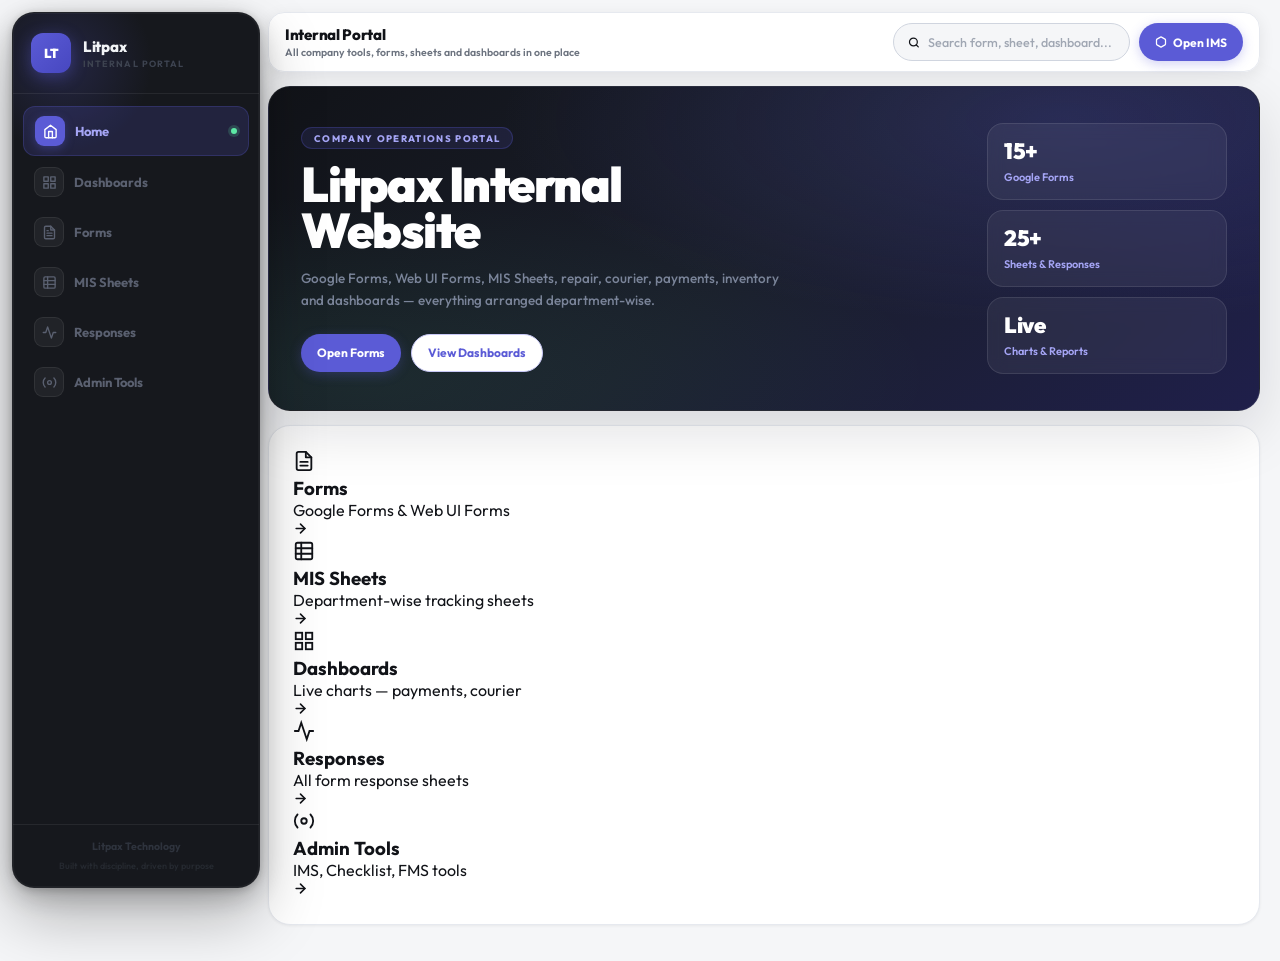
==== index.html @ cd61e105 "Update index.html" ====
<!DOCTYPE html>
<html lang="en">
<head>
  <meta charset="UTF-8" />
  <meta name="viewport" content="width=device-width, initial-scale=1.0" />
  <title>Litpax Internal Portal</title>

  <link rel="preconnect" href="https://fonts.googleapis.com">
  <link rel="preconnect" href="https://fonts.gstatic.com" crossorigin>
  <link href="https://fonts.googleapis.com/css2?family=Inter:wght@400;500;600;700;800&family=Plus+Jakarta+Sans:wght@400;500;600;700;800;900&display=swap" rel="stylesheet">

  <link rel="stylesheet" href="style.css" />
</head>
<body>

<div class="app">

  <aside class="sidebar" id="sidebar">
    <div class="brand">
      <div class="brand-logo">LT</div>
      <div>
        <h1>Litpax</h1>
        <p>Internal Portal</p>
      </div>
    </div>

    <nav class="nav">
      <button class="nav-link active" data-section="home">
        <span class="nav-icon">
          <svg width="15" height="15" viewBox="0 0 24 24" fill="none" stroke="currentColor" stroke-width="2.2" stroke-linecap="round" stroke-linejoin="round"><path d="M3 9l9-7 9 7v11a2 2 0 0 1-2 2H5a2 2 0 0 1-2-2z"/><polyline points="9 22 9 12 15 12 15 22"/></svg>
        </span>
        Home
      </button>
      <button class="nav-link" data-section="dashboard">
        <span class="nav-icon">
          <svg width="15" height="15" viewBox="0 0 24 24" fill="none" stroke="currentColor" stroke-width="2.2" stroke-linecap="round" stroke-linejoin="round"><rect x="3" y="3" width="7" height="7"/><rect x="14" y="3" width="7" height="7"/><rect x="14" y="14" width="7" height="7"/><rect x="3" y="14" width="7" height="7"/></svg>
        </span>
        Dashboards
      </button>
      <button class="nav-link" data-section="forms">
        <span class="nav-icon">
          <svg width="15" height="15" viewBox="0 0 24 24" fill="none" stroke="currentColor" stroke-width="2.2" stroke-linecap="round" stroke-linejoin="round"><path d="M14 2H6a2 2 0 0 0-2 2v16a2 2 0 0 0 2 2h12a2 2 0 0 0 2-2V8z"/><polyline points="14 2 14 8 20 8"/><line x1="16" y1="13" x2="8" y2="13"/><line x1="16" y1="17" x2="8" y2="17"/><polyline points="10 9 9 9 8 9"/></svg>
        </span>
        Forms
      </button>
      <button class="nav-link" data-section="sheets">
        <span class="nav-icon">
          <svg width="15" height="15" viewBox="0 0 24 24" fill="none" stroke="currentColor" stroke-width="2.2" stroke-linecap="round" stroke-linejoin="round"><rect x="3" y="3" width="18" height="18" rx="2"/><line x1="3" y1="9" x2="21" y2="9"/><line x1="3" y1="15" x2="21" y2="15"/><line x1="9" y1="3" x2="9" y2="21"/></svg>
        </span>
        MIS Sheets
      </button>
      <button class="nav-link" data-section="responses">
        <span class="nav-icon">
          <svg width="15" height="15" viewBox="0 0 24 24" fill="none" stroke="currentColor" stroke-width="2.2" stroke-linecap="round" stroke-linejoin="round"><polyline points="22 12 18 12 15 21 9 3 6 12 2 12"/></svg>
        </span>
        Responses
      </button>

      <button class="nav-link" data-section="admin">
        <span class="nav-icon">
          <svg width="15" height="15" viewBox="0 0 24 24" fill="none" stroke="currentColor" stroke-width="2.2" stroke-linecap="round" stroke-linejoin="round"><circle cx="12" cy="12" r="3"/><path d="M19.07 4.93a10 10 0 0 1 0 14.14M4.93 4.93a10 10 0 0 0 0 14.14"/></svg>
        </span>
        Admin Tools
      </button>
    </nav>

    <div class="sidebar-footer">
      <strong>Litpax Technology</strong>
      <span>Built with discipline, driven by purpose</span>
    </div>
  </aside>

  <div class="overlay" id="overlay"></div>

  <main class="main">

    <header class="topbar">
      <button class="menu-btn" id="menuBtn">
        <svg width="16" height="16" viewBox="0 0 24 24" fill="none" stroke="currentColor" stroke-width="2.2" stroke-linecap="round"><line x1="3" y1="6" x2="21" y2="6"/><line x1="3" y1="12" x2="21" y2="12"/><line x1="3" y1="18" x2="21" y2="18"/></svg>
      </button>

      <div class="top-title">
        <h2 id="pageTitle">Internal Portal</h2>
        <p>All company tools, forms, sheets and dashboards in one place</p>
      </div>

      <div class="top-actions">
        <div class="search-box">
          <svg width="13" height="13" viewBox="0 0 24 24" fill="none" stroke="currentColor" stroke-width="2.5" stroke-linecap="round"><circle cx="11" cy="11" r="8"/><line x1="21" y1="21" x2="16.65" y2="16.65"/></svg>
          <input type="text" id="portalSearch" placeholder="Search form, sheet, dashboard..." />
        </div>

        <a class="top-btn" href="https://mis-darpan.github.io/IMS/" target="_blank">
          <svg width="12" height="12" viewBox="0 0 24 24" fill="none" stroke="currentColor" stroke-width="2.5" stroke-linecap="round"><path d="M21 16V8a2 2 0 0 0-1-1.73l-7-4a2 2 0 0 0-2 0l-7 4A2 2 0 0 0 3 8v8a2 2 0 0 0 1 1.73l7 4a2 2 0 0 0 2 0l7-4A2 2 0 0 0 21 16z"/></svg>
          Open IMS
        </a>
      </div>
    </header>

    <!-- HOME -->
    <section class="hero section-panel active" id="section-home">
      <div class="hero-content">
        <span class="eyebrow">Company Operations Portal</span>
        <h1>Litpax Internal<br>Website</h1>
        <p>Google Forms, Web UI Forms, MIS Sheets, repair, courier, payments, inventory and dashboards — everything arranged department-wise.</p>
        <div class="hero-actions">
          <button class="primary-btn" data-section-jump="forms">Open Forms</button>
          <button class="secondary-btn" data-section-jump="dashboard">View Dashboards</button>
        </div>
      </div>
      <div class="hero-card">
        <div class="hero-stat">
          <h3>15+</h3>
          <p>Google Forms</p>
        </div>
        <div class="hero-stat">
          <h3>25+</h3>
          <p>Sheets & Responses</p>
        </div>
        <div class="hero-stat">
          <h3>Live</h3>
          <p>Charts & Reports</p>
        </div>
      </div>
    </section>

    <section class="home-modules section-panel active home-only">
      <article class="hm-card hm-blue" data-section-jump="forms">
        <div class="hm-bg-shape"></div>
        <div class="hm-icon"><svg width="22" height="22" viewBox="0 0 24 24" fill="none" stroke="currentColor" stroke-width="2" stroke-linecap="round" stroke-linejoin="round"><path d="M14 2H6a2 2 0 0 0-2 2v16a2 2 0 0 0 2 2h12a2 2 0 0 0 2-2V8z"/><polyline points="14 2 14 8 20 8"/><line x1="16" y1="13" x2="8" y2="13"/><line x1="16" y1="17" x2="8" y2="17"/></svg></div>
        <div class="hm-body"><h3>Forms</h3><p>Google Forms &amp; Web UI Forms</p></div>
        <div class="hm-arrow"><svg width="15" height="15" viewBox="0 0 24 24" fill="none" stroke="currentColor" stroke-width="2.5" stroke-linecap="round"><line x1="5" y1="12" x2="19" y2="12"/><polyline points="12 5 19 12 12 19"/></svg></div>
      </article>
      <article class="hm-card hm-green" data-section-jump="sheets">
        <div class="hm-bg-shape"></div>
        <div class="hm-icon"><svg width="22" height="22" viewBox="0 0 24 24" fill="none" stroke="currentColor" stroke-width="2" stroke-linecap="round"><rect x="3" y="3" width="18" height="18" rx="2"/><line x1="3" y1="9" x2="21" y2="9"/><line x1="3" y1="15" x2="21" y2="15"/><line x1="9" y1="3" x2="9" y2="21"/></svg></div>
        <div class="hm-body"><h3>MIS Sheets</h3><p>Department-wise tracking sheets</p></div>
        <div class="hm-arrow"><svg width="15" height="15" viewBox="0 0 24 24" fill="none" stroke="currentColor" stroke-width="2.5" stroke-linecap="round"><line x1="5" y1="12" x2="19" y2="12"/><polyline points="12 5 19 12 12 19"/></svg></div>
      </article>
      <article class="hm-card hm-amber" data-section-jump="dashboard">
        <div class="hm-bg-shape"></div>
        <div class="hm-icon"><svg width="22" height="22" viewBox="0 0 24 24" fill="none" stroke="currentColor" stroke-width="2" stroke-linecap="round"><rect x="3" y="3" width="7" height="7"/><rect x="14" y="3" width="7" height="7"/><rect x="14" y="14" width="7" height="7"/><rect x="3" y="14" width="7" height="7"/></svg></div>
        <div class="hm-body"><h3>Dashboards</h3><p>Live charts — payments, courier</p></div>
        <div class="hm-arrow"><svg width="15" height="15" viewBox="0 0 24 24" fill="none" stroke="currentColor" stroke-width="2.5" stroke-linecap="round"><line x1="5" y1="12" x2="19" y2="12"/><polyline points="12 5 19 12 12 19"/></svg></div>
      </article>
      <article class="hm-card hm-rose" data-section-jump="responses">
        <div class="hm-bg-shape"></div>
        <div class="hm-icon"><svg width="22" height="22" viewBox="0 0 24 24" fill="none" stroke="currentColor" stroke-width="2" stroke-linecap="round"><polyline points="22 12 18 12 15 21 9 3 6 12 2 12"/></svg></div>
        <div class="hm-body"><h3>Responses</h3><p>All form response sheets</p></div>
        <div class="hm-arrow"><svg width="15" height="15" viewBox="0 0 24 24" fill="none" stroke="currentColor" stroke-width="2.5" stroke-linecap="round"><line x1="5" y1="12" x2="19" y2="12"/><polyline points="12 5 19 12 12 19"/></svg></div>
      </article>
      <article class="hm-card hm-purple" data-section-jump="admin">
        <div class="hm-bg-shape"></div>
        <div class="hm-icon"><svg width="22" height="22" viewBox="0 0 24 24" fill="none" stroke="currentColor" stroke-width="2" stroke-linecap="round"><circle cx="12" cy="12" r="3"/><path d="M19.07 4.93a10 10 0 0 1 0 14.14M4.93 4.93a10 10 0 0 0 0 14.14"/></svg></div>
        <div class="hm-body"><h3>Admin Tools</h3><p>IMS, Checklist, FMS tools</p></div>
        <div class="hm-arrow"><svg width="15" height="15" viewBox="0 0 24 24" fill="none" stroke="currentColor" stroke-width="2.5" stroke-linecap="round"><line x1="5" y1="12" x2="19" y2="12"/><polyline points="12 5 19 12 12 19"/></svg></div>
      </article>
    </section>

    <!-- FORMS -->
    <section class="section-panel" id="section-forms">
      <div class="section-head">
        <div>
          <span class="eyebrow-inner">Submit Entries</span>
          <h2>Forms</h2>
          <p>Google Forms and Web UI Forms arranged in one organised section.</p>
        </div>
        <span class="pill">Forms</span>
      </div>
      <div class="group-block">
        <h3>Google Forms</h3>
        <div class="tool-grid" id="formsGrid"></div>
      </div>
      <div class="group-block">
        <h3>Web UI Forms</h3>
        <div class="feature-grid" id="webFormsGrid"></div>
      </div>
    </section>

    <!-- SHEETS -->
    <section class="section-panel" id="section-sheets">
      <div class="section-head">
        <div>
          <span class="eyebrow-inner">Daily Working</span>
          <h2>MIS Sheets</h2>
          <p>Main company sheets and order-to-delivery department flow.</p>
        </div>
        <span class="pill green">Sheets</span>
      </div>
      <div class="group-block">
        <h3>Main MIS Sheets</h3>
        <div class="tool-grid" id="mainSheetsGrid"></div>
      </div>
      <div class="group-block">
        <h3>Order to Delivery Flow</h3>
        <div class="tool-grid" id="orderSheetsGrid"></div>
      </div>
    </section>

    <!-- RESPONSES -->
    <section class="section-panel" id="section-responses">
      <div class="section-head">
        <div>
          <span class="eyebrow-inner">Response Data</span>
          <h2>Google Sheets Responses</h2>
          <p>All form response sheets from one organised page.</p>
        </div>
        <span class="pill">Responses</span>
      </div>
      <div class="tool-grid" id="responsesGrid"></div>
    </section>

    <!-- DASHBOARD -->
    <section class="section-panel" id="section-dashboard">
      <div class="section-head">
        <div>
          <span class="eyebrow-inner">Live Reporting</span>
          <h2>Dashboards</h2>
          <p>Embedded Google Sheets charts arranged module-wise.</p>
        </div>
        <span class="pill green">Live Charts</span>
      </div>
      <div class="dashboard-tabs">
        <button class="dash-tab active" data-dash="payments">Payments</button>
        <button class="dash-tab" data-dash="courier">Courier</button>
        <button class="dash-tab" data-dash="repair">Repair</button>
        <button class="dash-tab" data-dash="inventory">Inventory</button>
        <button class="dash-tab" data-dash="production">Production</button>
        <button class="dash-tab" data-dash="dispatch">Dispatch</button>
      </div>
      <div class="dash-panel active" id="dash-payments">
        <div class="chart-grid" id="paymentsCharts"></div>
      </div>
      <div class="dash-panel" id="dash-courier">
        <div class="chart-grid" id="courierCharts"></div>
      </div>
      <div class="dash-panel" id="dash-repair">
        <div class="chart-grid" id="repairCharts"></div>
      </div>
      <div class="dash-panel" id="dash-inventory">
        <div class="empty-state">
          <h3>Inventory Dashboard</h3>
          <p>Yahan inventory ke published chart iframe links add karna.</p>
        </div>
      </div>
      <div class="dash-panel" id="dash-production">
        <div class="empty-state">
          <h3>Production Dashboard</h3>
          <p>Yahan production charts add honge.</p>
        </div>
      </div>
      <div class="dash-panel" id="dash-dispatch">
        <div class="empty-state">
          <h3>Dispatch Dashboard</h3>
          <p>Yahan dispatch charts add honge.</p>
        </div>
      </div>
    </section>

    <!-- ADMIN -->
    <section class="section-panel" id="section-admin">
      <div class="section-head">
        <div>
          <span class="eyebrow-inner">Admin Area</span>
          <h2>Admin Tools</h2>
          <p>IMS, Checklist, FMS and important system tools.</p>
        </div>
        <span class="pill dark">Admin</span>
      </div>
      <div class="group-block">
        <h3>Inventory Management System</h3>
        <div class="feature-grid" id="imsGrid"></div>
      </div>
      <div class="group-block">
        <h3>Checklist</h3>
        <div class="feature-grid" id="checklistGrid"></div>
      </div>
      <div class="group-block">
        <h3>FMS Tools</h3>
        <div class="feature-grid" id="fmsGrid"></div>
      </div>
      <div class="group-block">
        <h3>Sales Lead Tracker</h3>
        <div class="feature-grid">
          <div class="feature-card">
            <div class="feature-left">
              <div class="feature-icon">👥</div>
              <div>
                <h4>Sales Lead Tracker</h4>
                <p>New leads add karo, follow-up track karo, status update karo.</p>
              </div>
            </div>
            <a class="open-link" href="https://mis-darpan.github.io/SalesLeadTracker/index.html" target="_blank">Open →</a>
          </div>
        </div>
      </div>
    </section>

    <div class="no-results" id="noResults">
      <h3>No result found</h3>
      <p>Search spelling check karo ya section manually open karo.</p>
    </div>

  </main>
</div>

<script src="script.js"></script>
</body>
</html>
---- style.css ----
@import url('https://fonts.googleapis.com/css2?family=Outfit:wght@400;500;600;700;800;900&display=swap');

/* ─────────────────────────────
   DESIGN TOKENS
───────────────────────────── */
:root {
  /* surface */
  --bg:       #f5f6f8;
  --card:     #ffffff;
  --card2:    #fafbfc;

  /* sidebar */
  --sb:       #16181d;
  --sb-hover: #1f2229;
  --sb-border:rgba(255,255,255,.07);

  /* text */
  --tx:       #111318;
  --tx2:      #3a3f4a;
  --muted:    #6c737f;
  --soft:     #a0a7b3;

  /* border */
  --line:     #e6e9ef;
  --line2:    #d0d5df;

  /* accent — single indigo */
  --ind:      #5b5bd6;
  --ind2:     #4747c0;
  --ind-lt:   #f0f0ff;
  --ind-md:   #c7c7f5;

  /* status */
  --grn:      #0a8a60;
  --grn-lt:   #edfaf4;
  --grn-md:   #6edcb0;
  --amb:      #c97b0a;
  --amb-lt:   #fdf5e6;

  /* radii */
  --r-xl:  22px;
  --r-lg:  16px;
  --r-md:  12px;
  --r-sm:  8px;

  /* shadows */
  --sh-1: 0 1px 3px rgba(17,19,24,.06);
  --sh-2: 0 4px 16px rgba(17,19,24,.08);
  --sh-3: 0 10px 36px rgba(17,19,24,.11);
  --sh-4: 0 20px 60px rgba(17,19,24,.13);
}

*, *::before, *::after { box-sizing: border-box; margin: 0; padding: 0; }
html { scroll-behavior: smooth; }

body {
  font-family: 'Outfit', system-ui, sans-serif;
  min-height: 100vh;
  background: var(--bg);
  color: var(--tx);
  overflow-x: hidden;
}

a { text-decoration: none; color: inherit; }
button, input { font-family: inherit; }

.app { display: flex; min-height: 100vh; }

/* ─────────────────────────────
   SIDEBAR
───────────────────────────── */
.sidebar {
  width: 248px;
  position: fixed;
  left: 12px; top: 12px; bottom: 12px;
  z-index: 1000;
  display: flex;
  flex-direction: column;
  border-radius: var(--r-xl);
  background: var(--sb);
  border: 1px solid rgba(255,255,255,.05);
  /* layered shadow for depth */
  box-shadow:
    0 0 0 1px rgba(255,255,255,.04) inset,
    0 2px 8px  rgba(0,0,0,.18),
    0 8px 28px rgba(0,0,0,.22),
    0 28px 64px rgba(0,0,0,.28);
  overflow: hidden;
  transition: transform .26s cubic-bezier(.4,0,.2,1);
}

/* top indigo glow */
.sidebar::before {
  content: '';
  position: absolute;
  left: -40px; top: -40px;
  width: 180px; height: 180px;
  border-radius: 50%;
  background: radial-gradient(circle, rgba(91,91,214,.20) 0%, transparent 70%);
  pointer-events: none;
}

.brand {
  padding: 20px 18px;
  display: flex;
  align-items: center;
  gap: 12px;
  border-bottom: 1px solid var(--sb-border);
  position: relative;
  flex-shrink: 0;
}

.brand-logo {
  width: 40px; height: 40px;
  border-radius: 12px;
  background: linear-gradient(135deg, var(--ind), var(--ind2));
  color: #fff;
  display: flex; align-items: center; justify-content: center;
  font-weight: 900; font-size: 13px;
  box-shadow: 0 4px 16px rgba(91,91,214,.40);
  flex-shrink: 0;
}

.brand h1 {
  font-size: 15px; font-weight: 800;
  color: #f1f3f6; letter-spacing: -.3px;
}
.brand p {
  font-size: 9px; color: #3d4350;
  font-weight: 700; text-transform: uppercase;
  letter-spacing: .12em; margin-top: 2px;
}

.nav {
  padding: 12px 10px;
  display: flex; flex-direction: column;
  gap: 2px; overflow-y: auto; flex: 1;
}
.nav::-webkit-scrollbar { width: 0; }

.nav-link {
  border: 0; background: transparent;
  color: #5a6070;
  padding: 9px 11px;
  border-radius: var(--r-md);
  text-align: left;
  font-size: 13px; font-weight: 700;
  display: flex; align-items: center; gap: 10px;
  cursor: pointer;
  transition: all .18s ease;
  position: relative;
}

.nav-link span {
  width: 30px; height: 30px;
  border-radius: 9px;
  background: rgba(255,255,255,.05);
  display: flex; align-items: center; justify-content: center;
  font-size: 14px;
  border: 1px solid rgba(255,255,255,.07);
  flex-shrink: 0;
  transition: all .18s ease;
}

.nav-link:hover {
  background: var(--sb-hover);
  color: #c8d0de;
}
.nav-link:hover span {
  background: rgba(255,255,255,.09);
  border-color: rgba(255,255,255,.11);
}

.nav-link.active {
  background: rgba(91,91,214,.18);
  color: #a5a5f5;
  border: 1px solid rgba(91,91,214,.25);
}
.nav-link.active span {
  background: var(--ind);
  color: #fff;
  border-color: transparent;
  box-shadow: 0 3px 10px rgba(91,91,214,.35);
}
.nav-link.active::after {
  content: '';
  margin-left: auto;
  width: 6px; height: 6px;
  border-radius: 50%;
  background: #5de8a5;
  box-shadow: 0 0 0 3px rgba(93,232,165,.18);
}

.sidebar-footer {
  padding: 14px 18px;
  border-top: 1px solid var(--sb-border);
  text-align: center;
  flex-shrink: 0;
}
.sidebar-footer strong { font-size: 10.5px; color: #2e333d; display: block; }
.sidebar-footer span   { font-size: 9px; color: #252930; font-weight: 600; line-height: 1.6; }

.overlay {
  display: none; position: fixed; inset: 0;
  background: rgba(17,19,24,.42);
  backdrop-filter: blur(4px); z-index: 900;
}
.overlay.open { display: block; }

/* ─────────────────────────────
   MAIN
───────────────────────────── */
.main {
  margin-left: 260px;
  width: calc(100% - 260px);
  padding: 12px 20px 36px 8px;
}

/* ─────────────────────────────
   TOPBAR
───────────────────────────── */
.topbar {
  position: sticky; top: 12px; z-index: 500;
  min-height: 60px; padding: 10px 16px;
  border-radius: var(--r-lg);
  background: rgba(255,255,255,.94);
  border: 1px solid var(--line);
  backdrop-filter: blur(20px);
  box-shadow: var(--sh-2);
  display: flex; align-items: center;
  justify-content: space-between; gap: 12px;
  margin-bottom: 14px;
}

.menu-btn {
  display: none;
  border: 1px solid var(--line); background: var(--bg);
  border-radius: 9px;
  width: 38px; height: 38px;
  font-size: 17px; cursor: pointer; color: var(--tx);
  transition: .16s;
}
.menu-btn:hover { background: var(--line); }

.top-title h2 { font-size: 15px; font-weight: 800; letter-spacing: -.3px; }
.top-title p  { font-size: 10.5px; color: var(--muted); font-weight: 600; margin-top: 1px; }

.top-actions {
  display: flex; align-items: center;
  gap: 9px; min-width: 350px; justify-content: flex-end;
}

.search-box {
  flex: 1; min-width: 210px; max-width: 360px;
  height: 38px; border-radius: 999px;
  border: 1.5px solid var(--line2);
  background: var(--bg);
  display: flex; align-items: center; gap: 8px; padding: 0 14px;
  transition: .18s ease;
}
.search-box:focus-within {
  background: #fff; border-color: var(--ind-md);
  box-shadow: 0 0 0 3px rgba(91,91,214,.09);
}
.search-box span { color: var(--soft); font-size: 15px; }
.search-box input {
  width: 100%; border: 0; outline: 0;
  background: transparent;
  font-size: 12.5px; font-weight: 600; color: var(--tx);
}
.search-box input::placeholder { color: var(--soft); font-weight: 500; }

.top-btn, .primary-btn, .secondary-btn {
  border: 0; cursor: pointer;
  height: 38px; padding: 0 16px; border-radius: 999px;
  font-size: 12px; font-weight: 700;
  white-space: nowrap;
  display: inline-flex; align-items: center;
  justify-content: center; gap: 6px; transition: .18s ease;
}

.top-btn, .primary-btn {
  background: var(--ind); color: #fff;
  box-shadow: 0 3px 12px rgba(91,91,214,.28);
}
.top-btn:hover, .primary-btn:hover {
  background: var(--ind2);
  transform: translateY(-2px);
  box-shadow: 0 8px 22px rgba(91,91,214,.32);
}

.secondary-btn {
  background: var(--card); color: var(--ind);
  border: 1.5px solid var(--ind-md);
}
.secondary-btn:hover {
  background: var(--ind-lt);
  transform: translateY(-2px);
}

/* ─────────────────────────────
   PANELS
───────────────────────────── */
.section-panel { display: none; animation: panelIn .24s ease; }
.section-panel.active { display: block; }
.home-only.active { display: grid; }
.hero.section-panel { display: none !important; }
.hero.section-panel.active { display: flex !important; }

/* ─────────────────────────────
   HERO
───────────────────────────── */
.hero {
  position: relative; overflow: hidden;
  border-radius: var(--r-xl);
  padding: 36px 32px;
  background: linear-gradient(140deg, #111318 0%, #1a1e2b 50%, #1f1f4a 100%);
  min-height: 260px; color: #fff;
  box-shadow: var(--sh-4);
  align-items: center;
  justify-content: space-between;
  gap: 28px; margin-bottom: 14px;
  border: 1px solid rgba(255,255,255,.07);
}
.hero::before {
  content: '';
  position: absolute; inset: 0;
  background:
    radial-gradient(ellipse at 80% 10%, rgba(91,91,214,.22) 0%, transparent 50%),
    radial-gradient(ellipse at 10% 90%, rgba(93,232,165,.08) 0%, transparent 45%);
  pointer-events: none;
}

.hero-content, .hero-card { position: relative; z-index: 2; }

.eyebrow {
  display: inline-flex;
  font-size: 9.5px; font-weight: 800;
  text-transform: uppercase; letter-spacing: .14em;
  color: #a5a5f5;
  background: rgba(91,91,214,.14);
  border: 1px solid rgba(91,91,214,.28);
  padding: 4px 12px; border-radius: 999px;
  margin-bottom: 12px;
}

.hero h1 {
  font-size: clamp(28px, 3.8vw, 50px);
  font-weight: 900; letter-spacing: -1.5px; line-height: .96;
}
.hero p {
  max-width: 500px; color: #7a8499;
  font-size: 13.5px; line-height: 1.65;
  margin-top: 13px; font-weight: 500;
}
.hero-actions { display: flex; gap: 10px; flex-wrap: wrap; margin-top: 22px; }
.hero-card { min-width: 240px; display: grid; gap: 10px; }

.hero-stat {
  background: rgba(255,255,255,.06);
  border: 1px solid rgba(255,255,255,.10);
  border-radius: 16px; padding: 13px 16px;
  backdrop-filter: blur(8px);
  transition: .18s ease;
}
.hero-stat:hover { background: rgba(255,255,255,.10); transform: translateY(-2px); }
.hero-stat h3 { font-size: 22px; font-weight: 900; letter-spacing: -.4px; }
.hero-stat p  { margin: 3px 0 0; color: #a5a5f5; font-size: 11px; font-weight: 600; }

/* ─────────────────────────────
   COMMAND STRIP
───────────────────────────── */
.command-strip {
  grid-template-columns: repeat(3,1fr);
  gap: 11px; margin-bottom: 14px;
}

.command-item {
  background: var(--card);
  border: 1px solid var(--line);
  border-radius: var(--r-lg);
  padding: 16px 16px 16px 20px;
  box-shadow: var(--sh-1);
  position: relative; overflow: hidden;
  transition: .2s ease;
}
.command-item::before {
  content: '';
  position: absolute; left: 0; top: 0;
  width: 3px; height: 100%;
  background: var(--ind);
}
.command-item:hover {
  box-shadow: var(--sh-3);
  transform: translateY(-4px);
  border-color: var(--ind-md);
}
.command-kicker {
  font-size: 9px; text-transform: uppercase;
  letter-spacing: .12em; font-weight: 800; color: var(--ind);
}
.command-item strong {
  display: block; margin-top: 5px;
  font-size: 14px; font-weight: 800; color: var(--tx);
}
.command-item p {
  font-size: 11.5px; color: var(--muted);
  font-weight: 600; line-height: 1.5; margin-top: 4px;
}

/* ─────────────────────────────
   QUICK GRID
───────────────────────────── */
.quick-grid {
  grid-template-columns: repeat(4, minmax(0,1fr));
  gap: 12px; margin-bottom: 16px;
}

.quick-card {
  cursor: pointer;
  border-radius: var(--r-lg);
  background: var(--card);
  border: 1px solid var(--line);
  padding: 22px 18px;
  box-shadow: var(--sh-1);
  transition: .22s ease;
  position: relative; overflow: hidden;
}
/* signature: top highlight bar slides in on hover */
.quick-card::before {
  content: '';
  position: absolute; top: 0; left: 0; right: 0;
  height: 3px; background: var(--ind);
  transform: scaleX(0); transform-origin: left;
  transition: .25s ease;
}
.quick-card.green::before  { background: var(--grn); }
.quick-card.orange::before { background: var(--amb); }
.quick-card.purple::before { background: #7c3aed; }

.quick-card:hover {
  box-shadow: var(--sh-4);
  transform: translateY(-6px);
  border-color: var(--ind-md);
}
.quick-card:hover::before { transform: scaleX(1); }

.quick-card span {
  width: 42px; height: 42px;
  border-radius: 12px;
  background: var(--ind-lt);
  color: var(--ind);
  display: flex; align-items: center; justify-content: center;
  font-size: 19px; margin-bottom: 14px;
  border: 1px solid var(--ind-md);
  transition: .22s ease;
}
.quick-card.green  span { background: var(--grn-lt); color: var(--grn); border-color: var(--grn-md); }
.quick-card.orange span { background: var(--amb-lt); color: var(--amb); border-color: #f5d48a; }
.quick-card.purple span { background: #f5f3ff; color: #7c3aed; border-color: #ddd6fe; }

.quick-card:hover span { transform: scale(1.1) rotate(-6deg); }
.quick-card h3 { font-size: 15px; font-weight: 800; margin-bottom: 5px; }
.quick-card p  { font-size: 11.5px; color: var(--muted); line-height: 1.5; font-weight: 600; }

/* ─────────────────────────────
   INNER SECTION PANELS
───────────────────────────── */
.section-panel:not(.hero):not(.quick-grid):not(.command-strip) {
  background: var(--card);
  border: 1px solid var(--line);
  border-radius: var(--r-xl);
  padding: 24px;
  box-shadow: var(--sh-1);
}

.section-head {
  display: flex; align-items: flex-start;
  justify-content: space-between;
  gap: 14px; margin-bottom: 22px;
  padding-bottom: 18px;
  border-bottom: 1px solid var(--line);
}
.section-head h2 {
  font-size: clamp(20px, 2vw, 30px);
  font-weight: 900; letter-spacing: -.6px; line-height: 1;
}
.section-head p {
  font-size: 12px; color: var(--muted);
  font-weight: 600; margin-top: 7px; line-height: 1.5;
}

.pill {
  padding: 5px 13px; border-radius: 999px;
  background: var(--ind-lt); border: 1px solid var(--ind-md);
  color: var(--ind); font-size: 9px; font-weight: 800;
  text-transform: uppercase; letter-spacing: .1em;
  white-space: nowrap; flex-shrink: 0;
}
.pill.green  { background: var(--grn-lt); color: var(--grn); border-color: var(--grn-md); }
.pill.orange { background: var(--amb-lt); color: var(--amb); border-color: #f5d48a; }
.pill.purple { background: #f5f3ff; color: #7c3aed; border-color: #ddd6fe; }
.pill.dark   { background: #f6f7f9; color: var(--tx2); border-color: var(--line2); }

.group-block { margin-top: 22px; }
.group-block:first-child { margin-top: 0; }
.group-block h3 {
  font-size: 10px; font-weight: 800;
  text-transform: uppercase; letter-spacing: .13em;
  color: var(--soft); margin-bottom: 11px;
  display: flex; align-items: center; gap: 8px;
}
.group-block h3::before {
  content: '';
  width: 6px; height: 6px; border-radius: 50%;
  background: var(--ind); flex-shrink: 0;
}

/* ─────────────────────────────
   TOOL CARDS
───────────────────────────── */
.tool-grid {
  display: grid;
  grid-template-columns: repeat(auto-fill, minmax(min(210px,100%), 1fr));
  gap: 8px;
}

.tool-card {
  position: relative; overflow: hidden;
  min-height: 62px; padding: 12px 13px;
  border-radius: var(--r-md);
  background: var(--card);
  border: 1px solid var(--line);
  box-shadow: var(--sh-1);
  display: flex; align-items: center;
  justify-content: space-between; gap: 10px;
  transition: .2s ease; cursor: pointer;
}
/* left bar */
.tool-card::before {
  content: '';
  position: absolute; left: 0; top: 0;
  width: 3px; height: 100%;
  background: var(--ind);
  transition: width .2s ease;
}
.tool-card:hover {
  border-color: var(--ind-md);
  box-shadow: var(--sh-3);
  transform: translateY(-3px);
  background: var(--ind-lt);
}
.tool-card:hover::before { width: 4px; }
.tool-card:hover .tool-content h4 { color: var(--ind); }
.tool-card:hover .tool-type {
  background: var(--ind); color: #fff; border-color: var(--ind);
  transform: scale(1.12);
}

.tool-content { position: relative; z-index: 1; min-width: 0; }
.tool-content h4 {
  font-size: 12.5px; font-weight: 750;
  color: var(--tx); line-height: 1.3;
  word-break: break-word; transition: color .18s;
}
.tool-content p {
  font-size: 10px; color: var(--muted);
  font-weight: 600; margin-top: 2px;
}

.tool-type {
  position: relative; z-index: 1;
  min-width: 26px; width: 26px; height: 26px;
  border-radius: 50%;
  background: var(--ind-lt); border: 1px solid var(--ind-md);
  color: var(--ind);
  display: flex; align-items: center; justify-content: center;
  font-weight: 900; font-size: 13px;
  flex-shrink: 0; transition: .2s ease;
}

/* ─────────────────────────────
   FEATURE CARDS
───────────────────────────── */
.feature-grid {
  display: grid;
  grid-template-columns: repeat(auto-fit, minmax(min(290px,100%), 1fr));
  gap: 11px;
}

.feature-card {
  border-radius: var(--r-lg);
  background: var(--card);
  border: 1px solid var(--line);
  box-shadow: var(--sh-1);
  padding: 18px;
  display: flex; align-items: flex-start;
  justify-content: space-between; gap: 14px;
  transition: .22s ease;
  position: relative; overflow: hidden;
}
/* top bar signature */
.feature-card::before {
  content: '';
  position: absolute; top: 0; left: 0; right: 0;
  height: 2px;
  background: linear-gradient(90deg, var(--ind), #a5a5f5);
  transform: scaleX(0); transform-origin: left;
  transition: .24s ease;
}
.feature-card:hover {
  box-shadow: var(--sh-4);
  border-color: var(--ind-md);
  transform: translateY(-6px);
}
.feature-card:hover::before { transform: scaleX(1); }

.feature-left {
  display: flex; gap: 13px;
  align-items: flex-start;
}
.feature-icon {
  width: 46px; height: 46px; min-width: 46px;
  border-radius: 13px;
  background: var(--ind-lt); color: var(--ind);
  display: flex; align-items: center; justify-content: center;
  font-size: 21px; border: 1px solid var(--ind-md);
  transition: .22s ease;
}
.feature-card:nth-child(3n+2) .feature-icon {
  background: var(--grn-lt); color: var(--grn); border-color: var(--grn-md);
}
.feature-card:nth-child(3n+3) .feature-icon {
  background: #f5f3ff; color: #7c3aed; border-color: #ddd6fe;
}
.feature-card:hover .feature-icon {
  transform: scale(1.1) rotate(-5deg);
  box-shadow: 0 6px 18px rgba(91,91,214,.16);
}

.feature-card h4 { font-size: 15px; font-weight: 800; color: var(--tx); line-height: 1.2; }
.feature-card p  { font-size: 11.5px; color: var(--muted); line-height: 1.45; margin-top: 5px; font-weight: 600; }

.open-link {
  align-self: center; white-space: nowrap; flex-shrink: 0;
  background: var(--tx); color: #fff;
  border-radius: 999px; padding: 9px 16px;
  font-size: 10.5px; font-weight: 800;
  box-shadow: var(--sh-1); transition: .2s ease;
}
.open-link:hover {
  background: var(--ind);
  transform: translateY(-2px);
  box-shadow: 0 6px 18px rgba(91,91,214,.28);
}

/* ─────────────────────────────
   DASHBOARD TABS
───────────────────────────── */
.dashboard-tabs {
  display: flex; gap: 6px; flex-wrap: wrap;
  margin-bottom: 18px;
  background: var(--bg); border: 1px solid var(--line);
  border-radius: var(--r-md); padding: 6px;
}

.dash-tab {
  border: 1px solid transparent; background: transparent;
  color: var(--muted); padding: 8px 15px;
  border-radius: var(--r-sm);
  font-size: 12px; font-weight: 700; cursor: pointer; transition: .16s ease;
}
.dash-tab:hover {
  background: var(--card); color: var(--tx2);
  border-color: var(--line); box-shadow: var(--sh-1);
}
.dash-tab.active {
  background: var(--ind); color: #fff;
  border-color: transparent;
  box-shadow: 0 3px 12px rgba(91,91,214,.26);
}

.dash-panel { display: none; animation: panelIn .22s ease; }
.dash-panel.active { display: block; }

/* ─────────────────────────────
   CHART CARDS
───────────────────────────── */
.chart-grid {
  display: grid;
  grid-template-columns: repeat(auto-fit, minmax(min(380px,100%), 1fr));
  gap: 14px;
}

.chart-card {
  border: 1px solid var(--line); border-radius: var(--r-lg);
  overflow: hidden; background: var(--card);
  box-shadow: var(--sh-1); transition: .2s ease;
}
.chart-card:hover {
  box-shadow: var(--sh-4); transform: translateY(-4px);
  border-color: var(--ind-md);
}
.chart-head {
  height: 50px; padding: 0 16px;
  background: var(--card); border-bottom: 1px solid var(--line);
  display: flex; align-items: center; justify-content: space-between; gap: 10px;
}
.chart-head h4 { font-size: 12px; font-weight: 800; color: var(--tx2); }

.chart-dot {
  width: 9px; height: 9px; border-radius: 50%;
  background: var(--grn);
  box-shadow: 0 0 0 4px rgba(10,138,96,.15);
  flex-shrink: 0; animation: dotPulse 2.4s ease infinite;
}

.chart-wrap {
  position: relative; width: 100%;
  height: 315px; overflow: hidden; background: #fff;
}
.chart-wrap iframe { position: absolute; inset: 0; width: 100%; height: 100%; border: 0; }

/* ─────────────────────────────
   EMPTY / NO RESULTS
───────────────────────────── */
.empty-state, .no-results {
  border: 1.5px dashed var(--line2);
  border-radius: var(--r-lg);
  background: var(--card2);
  min-height: 180px;
  display: flex; align-items: center; justify-content: center;
  text-align: center; flex-direction: column;
  padding: 28px; gap: 7px;
}
.empty-state h3, .no-results h3 { font-size: 14px; font-weight: 800; color: var(--tx2); }
.empty-state p,  .no-results p  { font-size: 12px; color: var(--muted); font-weight: 600; }
.no-results { display: none; margin-top: 16px; }
.hide-by-search { display: none !important; }

/* ─────────────────────────────
   ANIMATIONS
───────────────────────────── */
@keyframes panelIn {
  from { opacity: 0; transform: translateY(10px); }
  to   { opacity: 1; transform: translateY(0); }
}
@keyframes dotPulse {
  0%,100% { box-shadow: 0 0 0 4px rgba(10,138,96,.15); }
  50%      { box-shadow: 0 0 0 8px rgba(10,138,96,.04); }
}

/* ─────────────────────────────
   RESPONSIVE
───────────────────────────── */
@media (max-width: 1180px) {
  .quick-grid { grid-template-columns: repeat(2, minmax(0,1fr)); }
  .command-strip { grid-template-columns: 1fr; }
  .top-actions { min-width: 280px; }
  .sidebar { width: 238px; }
  .main { margin-left: 250px; width: calc(100% - 250px); }
}

@media (max-width: 860px) {
  .sidebar {
    left: 0; top: 0; bottom: 0;
    border-radius: 0 20px 20px 0;
    transform: translateX(-100%);
  }
  .sidebar.open { transform: translateX(0); }
  .main { margin-left: 0; width: 100%; padding: 12px; }
  .menu-btn { display: flex; align-items: center; justify-content: center; }
  .topbar { top: 10px; border-radius: 14px; flex-wrap: wrap; }
  .top-actions { min-width: 0; width: 100%; flex-direction: column; align-items: stretch; }
  .search-box { min-width: 0; max-width: 100%; width: 100%; }
  .hero { padding: 26px; flex-direction: column; align-items: flex-start; border-radius: 20px; }
  .hero-card { width: 100%; min-width: 0; grid-template-columns: repeat(3,1fr); }
  .section-head { display: block; }
  .pill { display: inline-flex; margin-top: 10px; }
}

@media (max-width: 560px) {
  .main { padding: 10px; }
  .hero { padding: 20px 16px; border-radius: 18px; }
  .hero h1 { font-size: 28px; }
  .hero-card { grid-template-columns: 1fr; }
  .quick-grid { grid-template-columns: 1fr; gap: 10px; }
  .section-panel:not(.hero):not(.quick-grid):not(.command-strip) { padding: 16px; border-radius: 18px; }
  .tool-grid { grid-template-columns: 1fr; }
  .feature-card { display: block; }
  .feature-left { display: flex; }
  .open-link { display: inline-flex; margin-top: 13px; }
  .chart-wrap { height: 265px; }
  .dashboard-tabs { display: grid; grid-template-columns: 1fr 1fr; }
  .top-title p { display: none; }
}
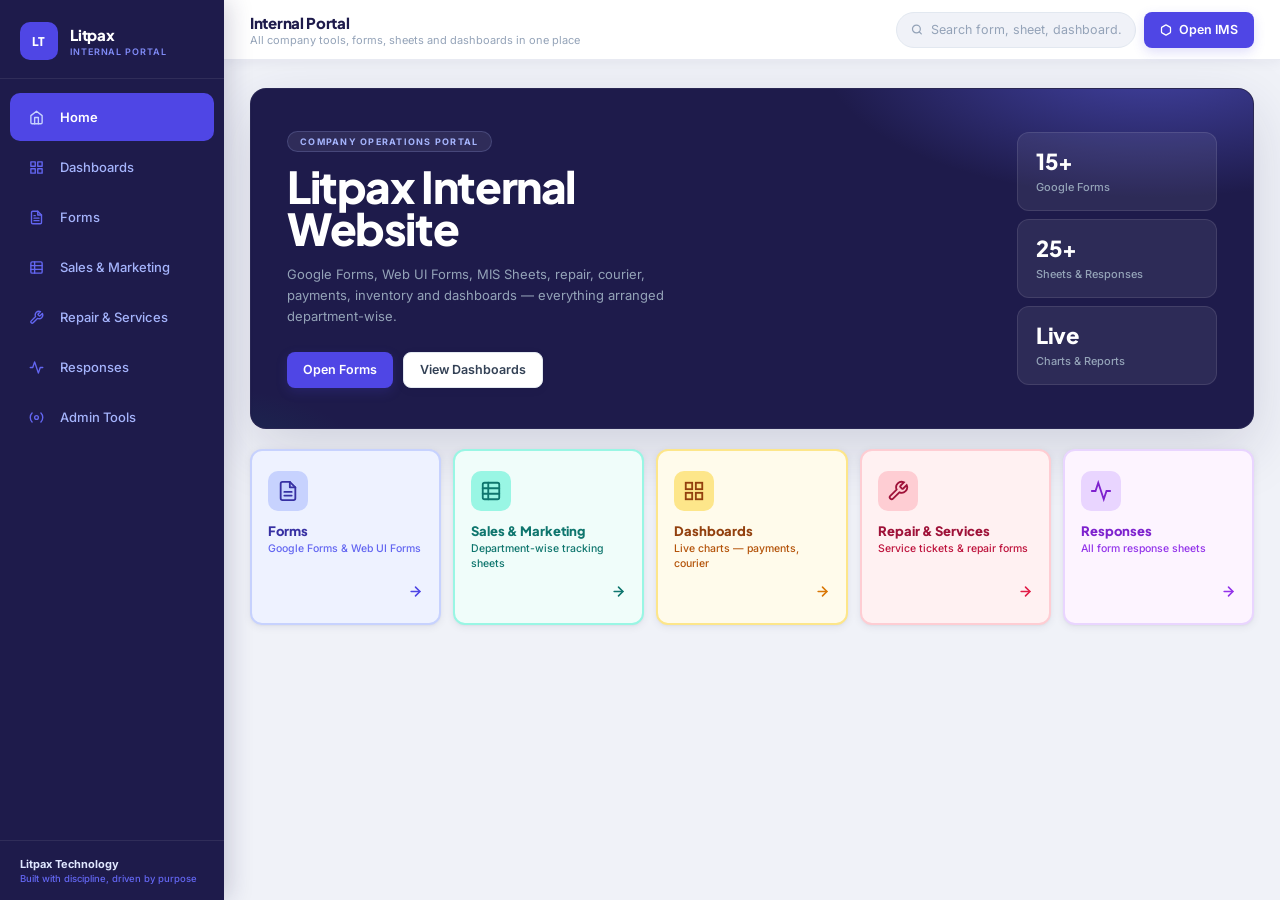
==== commit 22d49dbb: "Update index.html" ====
--- a/index.html
+++ b/index.html
@@ -47,7 +47,13 @@
         <span class="nav-icon">
           <svg width="15" height="15" viewBox="0 0 24 24" fill="none" stroke="currentColor" stroke-width="2.2" stroke-linecap="round" stroke-linejoin="round"><rect x="3" y="3" width="18" height="18" rx="2"/><line x1="3" y1="9" x2="21" y2="9"/><line x1="3" y1="15" x2="21" y2="15"/><line x1="9" y1="3" x2="9" y2="21"/></svg>
         </span>
-        MIS Sheets
+        Sales & Marketing
+      </button>
+      <button class="nav-link" data-section="repair">
+        <span class="nav-icon">
+          <svg width="15" height="15" viewBox="0 0 24 24" fill="none" stroke="currentColor" stroke-width="2.2" stroke-linecap="round" stroke-linejoin="round"><path d="M14.7 6.3a1 1 0 0 0 0 1.4l1.6 1.6a1 1 0 0 0 1.4 0l3.77-3.77a6 6 0 0 1-7.94 7.94l-6.91 6.91a2.12 2.12 0 0 1-3-3l6.91-6.91a6 6 0 0 1 7.94-7.94l-3.76 3.76z"/></svg>
+        </span>
+        Repair & Services
       </button>
       <button class="nav-link" data-section="responses">
         <span class="nav-icon">
@@ -55,7 +61,6 @@
         </span>
         Responses
       </button>
-
       <button class="nav-link" data-section="admin">
         <span class="nav-icon">
           <svg width="15" height="15" viewBox="0 0 24 24" fill="none" stroke="currentColor" stroke-width="2.2" stroke-linecap="round" stroke-linejoin="round"><circle cx="12" cy="12" r="3"/><path d="M19.07 4.93a10 10 0 0 1 0 14.14M4.93 4.93a10 10 0 0 0 0 14.14"/></svg>
@@ -128,13 +133,13 @@
       <article class="hm-card hm-blue" data-section-jump="forms">
         <div class="hm-bg-shape"></div>
         <div class="hm-icon"><svg width="22" height="22" viewBox="0 0 24 24" fill="none" stroke="currentColor" stroke-width="2" stroke-linecap="round" stroke-linejoin="round"><path d="M14 2H6a2 2 0 0 0-2 2v16a2 2 0 0 0 2 2h12a2 2 0 0 0 2-2V8z"/><polyline points="14 2 14 8 20 8"/><line x1="16" y1="13" x2="8" y2="13"/><line x1="16" y1="17" x2="8" y2="17"/></svg></div>
-        <div class="hm-body"><h3>Forms</h3><p>Google Forms &amp; Web UI Forms</p></div>
+        <div class="hm-body"><h3>Forms</h3><p>Google Forms & Web UI Forms</p></div>
         <div class="hm-arrow"><svg width="15" height="15" viewBox="0 0 24 24" fill="none" stroke="currentColor" stroke-width="2.5" stroke-linecap="round"><line x1="5" y1="12" x2="19" y2="12"/><polyline points="12 5 19 12 12 19"/></svg></div>
       </article>
       <article class="hm-card hm-green" data-section-jump="sheets">
         <div class="hm-bg-shape"></div>
         <div class="hm-icon"><svg width="22" height="22" viewBox="0 0 24 24" fill="none" stroke="currentColor" stroke-width="2" stroke-linecap="round"><rect x="3" y="3" width="18" height="18" rx="2"/><line x1="3" y1="9" x2="21" y2="9"/><line x1="3" y1="15" x2="21" y2="15"/><line x1="9" y1="3" x2="9" y2="21"/></svg></div>
-        <div class="hm-body"><h3>MIS Sheets</h3><p>Department-wise tracking sheets</p></div>
+        <div class="hm-body"><h3>Sales & Marketing</h3><p>Department-wise tracking sheets</p></div>
         <div class="hm-arrow"><svg width="15" height="15" viewBox="0 0 24 24" fill="none" stroke="currentColor" stroke-width="2.5" stroke-linecap="round"><line x1="5" y1="12" x2="19" y2="12"/><polyline points="12 5 19 12 12 19"/></svg></div>
       </article>
       <article class="hm-card hm-amber" data-section-jump="dashboard">
@@ -143,16 +148,16 @@
         <div class="hm-body"><h3>Dashboards</h3><p>Live charts — payments, courier</p></div>
         <div class="hm-arrow"><svg width="15" height="15" viewBox="0 0 24 24" fill="none" stroke="currentColor" stroke-width="2.5" stroke-linecap="round"><line x1="5" y1="12" x2="19" y2="12"/><polyline points="12 5 19 12 12 19"/></svg></div>
       </article>
-      <article class="hm-card hm-rose" data-section-jump="responses">
+      <article class="hm-card hm-rose" data-section-jump="repair">
+        <div class="hm-bg-shape"></div>
+        <div class="hm-icon"><svg width="22" height="22" viewBox="0 0 24 24" fill="none" stroke="currentColor" stroke-width="2" stroke-linecap="round"><path d="M14.7 6.3a1 1 0 0 0 0 1.4l1.6 1.6a1 1 0 0 0 1.4 0l3.77-3.77a6 6 0 0 1-7.94 7.94l-6.91 6.91a2.12 2.12 0 0 1-3-3l6.91-6.91a6 6 0 0 1 7.94-7.94l-3.76 3.76z"/></svg></div>
+        <div class="hm-body"><h3>Repair & Services</h3><p>Service tickets & repair forms</p></div>
+        <div class="hm-arrow"><svg width="15" height="15" viewBox="0 0 24 24" fill="none" stroke="currentColor" stroke-width="2.5" stroke-linecap="round"><line x1="5" y1="12" x2="19" y2="12"/><polyline points="12 5 19 12 12 19"/></svg></div>
+      </article>
+      <article class="hm-card hm-purple" data-section-jump="responses">
         <div class="hm-bg-shape"></div>
         <div class="hm-icon"><svg width="22" height="22" viewBox="0 0 24 24" fill="none" stroke="currentColor" stroke-width="2" stroke-linecap="round"><polyline points="22 12 18 12 15 21 9 3 6 12 2 12"/></svg></div>
         <div class="hm-body"><h3>Responses</h3><p>All form response sheets</p></div>
-        <div class="hm-arrow"><svg width="15" height="15" viewBox="0 0 24 24" fill="none" stroke="currentColor" stroke-width="2.5" stroke-linecap="round"><line x1="5" y1="12" x2="19" y2="12"/><polyline points="12 5 19 12 12 19"/></svg></div>
-      </article>
-      <article class="hm-card hm-purple" data-section-jump="admin">
-        <div class="hm-bg-shape"></div>
-        <div class="hm-icon"><svg width="22" height="22" viewBox="0 0 24 24" fill="none" stroke="currentColor" stroke-width="2" stroke-linecap="round"><circle cx="12" cy="12" r="3"/><path d="M19.07 4.93a10 10 0 0 1 0 14.14M4.93 4.93a10 10 0 0 0 0 14.14"/></svg></div>
-        <div class="hm-body"><h3>Admin Tools</h3><p>IMS, Checklist, FMS tools</p></div>
         <div class="hm-arrow"><svg width="15" height="15" viewBox="0 0 24 24" fill="none" stroke="currentColor" stroke-width="2.5" stroke-linecap="round"><line x1="5" y1="12" x2="19" y2="12"/><polyline points="12 5 19 12 12 19"/></svg></div>
       </article>
     </section>
@@ -177,12 +182,12 @@
       </div>
     </section>
 
-    <!-- SHEETS -->
+    <!-- SALES & MARKETING -->
     <section class="section-panel" id="section-sheets">
       <div class="section-head">
         <div>
-          <span class="eyebrow-inner">Daily Working</span>
-          <h2>MIS Sheets</h2>
+          <span class="eyebrow-inner">Sales & Marketing</span>
+          <h2>Sales & Marketing</h2>
           <p>Main company sheets and order-to-delivery department flow.</p>
         </div>
         <span class="pill green">Sheets</span>
@@ -194,6 +199,26 @@
       <div class="group-block">
         <h3>Order to Delivery Flow</h3>
         <div class="tool-grid" id="orderSheetsGrid"></div>
+      </div>
+    </section>
+
+    <!-- REPAIR & SERVICES -->
+    <section class="section-panel" id="section-repair">
+      <div class="section-head">
+        <div>
+          <span class="eyebrow-inner">Service & Repair</span>
+          <h2>Repair & Services</h2>
+          <p>Service tickets, repair forms and field support tools.</p>
+        </div>
+        <span class="pill orange">Repair</span>
+      </div>
+      <div class="group-block">
+        <h3>Web UI Forms</h3>
+        <div class="feature-grid" id="repairFormsGrid"></div>
+      </div>
+      <div class="group-block">
+        <h3>Sheets</h3>
+        <div class="tool-grid" id="repairSheetsGrid"></div>
       </div>
     </section>
 
@@ -229,7 +254,7 @@
         <button class="dash-tab" data-dash="dispatch">Dispatch</button>
       </div>
       <div class="dash-panel active" id="dash-payments">
-        <div class="chart-grid" id="paymentsCharts"></div>
+        <div id="paymentsCharts"></div>
       </div>
       <div class="dash-panel" id="dash-courier">
         <div class="chart-grid" id="courierCharts"></div>
--- a/style.css
+++ b/style.css
@@ -1,796 +1,619 @@
-@import url('https://fonts.googleapis.com/css2?family=Outfit:wght@400;500;600;700;800;900&display=swap');
-
-/* ─────────────────────────────
-   DESIGN TOKENS
-───────────────────────────── */
+@import url('https://fonts.googleapis.com/css2?family=Inter:wght@400;500;600;700;800&family=Plus+Jakarta+Sans:wght@400;500;600;700;800;900&display=swap');
+
 :root {
-  /* surface */
-  --bg:       #f5f6f8;
+  --bg:       #f0f2f8;
   --card:     #ffffff;
-  --card2:    #fafbfc;
-
-  /* sidebar */
-  --sb:       #16181d;
-  --sb-hover: #1f2229;
-  --sb-border:rgba(255,255,255,.07);
-
-  /* text */
-  --tx:       #111318;
-  --tx2:      #3a3f4a;
-  --muted:    #6c737f;
-  --soft:     #a0a7b3;
-
-  /* border */
-  --line:     #e6e9ef;
-  --line2:    #d0d5df;
-
-  /* accent — single indigo */
-  --ind:      #5b5bd6;
-  --ind2:     #4747c0;
-  --ind-lt:   #f0f0ff;
-  --ind-md:   #c7c7f5;
-
-  /* status */
-  --grn:      #0a8a60;
-  --grn-lt:   #edfaf4;
-  --grn-md:   #6edcb0;
-  --amb:      #c97b0a;
-  --amb-lt:   #fdf5e6;
-
-  /* radii */
-  --r-xl:  22px;
-  --r-lg:  16px;
-  --r-md:  12px;
-  --r-sm:  8px;
-
-  /* shadows */
-  --sh-1: 0 1px 3px rgba(17,19,24,.06);
-  --sh-2: 0 4px 16px rgba(17,19,24,.08);
-  --sh-3: 0 10px 36px rgba(17,19,24,.11);
-  --sh-4: 0 20px 60px rgba(17,19,24,.13);
-}
-
-*, *::before, *::after { box-sizing: border-box; margin: 0; padding: 0; }
-html { scroll-behavior: smooth; }
+  --sb:       #1e1b4b;
+
+  --tx:       #1e1b4b;
+  --tx2:      #334155;
+  --muted:    #64748b;
+  --soft:     #94a3b8;
+
+  --line:     #e8eaf2;
+  --line2:    #e2e8f0;
+
+  --acc:      #4f46e5;
+  --acc2:     #4338ca;
+  --acc-lt:   #eef2ff;
+  --acc-md:   #c7d2fe;
+  --acc-glow: rgba(79,70,229,.18);
+
+  --r-2xl: 16px;
+  --r-xl:  12px;
+  --r-lg:  10px;
+  --r-md:  8px;
+
+  --sh-1: 0 2px 8px rgba(30,27,75,.07), 0 1px 2px rgba(0,0,0,.04);
+  --sh-2: 0 4px 16px rgba(30,27,75,.09), 0 2px 4px rgba(0,0,0,.05);
+  --sh-3: 0 8px 30px rgba(30,27,75,.12), 0 3px 8px rgba(0,0,0,.06);
+  --sh-4: 0 20px 60px rgba(30,27,75,.15);
+}
+
+*,*::before,*::after { box-sizing:border-box; margin:0; padding:0; }
+html { scroll-behavior:smooth; }
 
 body {
-  font-family: 'Outfit', system-ui, sans-serif;
-  min-height: 100vh;
+  font-family:'Inter',system-ui,sans-serif;
+  min-height:100vh;
   background: var(--bg);
   color: var(--tx);
-  overflow-x: hidden;
-}
-
-a { text-decoration: none; color: inherit; }
-button, input { font-family: inherit; }
-
-.app { display: flex; min-height: 100vh; }
-
-/* ─────────────────────────────
-   SIDEBAR
-───────────────────────────── */
+  overflow-x:hidden;
+}
+
+a { text-decoration:none; color:inherit; }
+button,input { font-family:inherit; }
+.app { display:flex; min-height:100vh; }
+
+/* ─── SIDEBAR ──────────────────────────────────── */
 .sidebar {
-  width: 248px;
-  position: fixed;
-  left: 12px; top: 12px; bottom: 12px;
+  width: 224px;
+  position: fixed; left:0; top:0; bottom:0;
   z-index: 1000;
-  display: flex;
-  flex-direction: column;
-  border-radius: var(--r-xl);
+  display: flex; flex-direction: column;
   background: var(--sb);
-  border: 1px solid rgba(255,255,255,.05);
-  /* layered shadow for depth */
-  box-shadow:
-    0 0 0 1px rgba(255,255,255,.04) inset,
-    0 2px 8px  rgba(0,0,0,.18),
-    0 8px 28px rgba(0,0,0,.22),
-    0 28px 64px rgba(0,0,0,.28);
+  box-shadow: 4px 0 24px rgba(30,27,75,.2);
+  transition: transform .26s cubic-bezier(.4,0,.2,1);
   overflow: hidden;
-  transition: transform .26s cubic-bezier(.4,0,.2,1);
-}
-
-/* top indigo glow */
-.sidebar::before {
-  content: '';
-  position: absolute;
-  left: -40px; top: -40px;
-  width: 180px; height: 180px;
-  border-radius: 50%;
-  background: radial-gradient(circle, rgba(91,91,214,.20) 0%, transparent 70%);
-  pointer-events: none;
 }
 
 .brand {
-  padding: 20px 18px;
-  display: flex;
-  align-items: center;
-  gap: 12px;
-  border-bottom: 1px solid var(--sb-border);
-  position: relative;
+  padding: 22px 20px 18px;
+  display: flex; align-items: center; gap: 12px;
+  border-bottom: 1px solid rgba(255,255,255,.08);
   flex-shrink: 0;
 }
-
 .brand-logo {
-  width: 40px; height: 40px;
-  border-radius: 12px;
-  background: linear-gradient(135deg, var(--ind), var(--ind2));
-  color: #fff;
+  width: 38px; height: 38px; border-radius: 10px;
+  background: var(--acc);
+  color: #fff; display: flex; align-items: center; justify-content: center;
+  font-family: 'Plus Jakarta Sans',sans-serif;
+  font-weight: 900; font-size: 12px; letter-spacing: .05em;
+  flex-shrink: 0;
+}
+.brand h1 {
+  font-family: 'Plus Jakarta Sans',sans-serif;
+  font-size: 15px; font-weight: 800; color: #fff; letter-spacing: -.2px;
+}
+.brand p {
+  font-size: 9px; color: #818cf8; font-weight: 600;
+  text-transform: uppercase; letter-spacing: .1em; margin-top: 2px;
+}
+
+.nav {
+  padding: 14px 10px;
+  display: flex; flex-direction: column; gap: 2px;
+  overflow-y: auto; flex: 1;
+}
+.nav::-webkit-scrollbar { width: 0; }
+
+.nav-link {
+  border: none; background: transparent;
+  color: #a5b4fc; padding: 10px 12px;
+  border-radius: var(--r-lg); text-align: left;
+  font-size: 13px; font-weight: 500;
+  display: flex; align-items: center; gap: 10px;
+  cursor: pointer; transition: all .14s ease;
+  width: 100%;
+}
+.nav-icon {
+  width: 28px; height: 28px; border-radius: 7px;
   display: flex; align-items: center; justify-content: center;
-  font-weight: 900; font-size: 13px;
-  box-shadow: 0 4px 16px rgba(91,91,214,.40);
+  flex-shrink: 0; color: #6366f1;
+  transition: all .14s ease;
+}
+.nav-link:hover { background: rgba(99,102,241,.15); color: #e0e7ff; }
+.nav-link:hover .nav-icon { color: #c7d2fe; }
+.nav-link.active { color: #fff; font-weight: 600; background: var(--acc); }
+.nav-link.active .nav-icon { color: #c7d2fe; }
+
+.sidebar-footer {
+  padding: 16px 20px;
+  border-top: 1px solid rgba(255,255,255,.08);
   flex-shrink: 0;
 }
-
-.brand h1 {
-  font-size: 15px; font-weight: 800;
-  color: #f1f3f6; letter-spacing: -.3px;
-}
-.brand p {
-  font-size: 9px; color: #3d4350;
-  font-weight: 700; text-transform: uppercase;
-  letter-spacing: .12em; margin-top: 2px;
-}
-
-.nav {
-  padding: 12px 10px;
-  display: flex; flex-direction: column;
-  gap: 2px; overflow-y: auto; flex: 1;
-}
-.nav::-webkit-scrollbar { width: 0; }
-
-.nav-link {
-  border: 0; background: transparent;
-  color: #5a6070;
-  padding: 9px 11px;
-  border-radius: var(--r-md);
-  text-align: left;
-  font-size: 13px; font-weight: 700;
-  display: flex; align-items: center; gap: 10px;
-  cursor: pointer;
-  transition: all .18s ease;
-  position: relative;
-}
-
-.nav-link span {
-  width: 30px; height: 30px;
-  border-radius: 9px;
-  background: rgba(255,255,255,.05);
-  display: flex; align-items: center; justify-content: center;
-  font-size: 14px;
-  border: 1px solid rgba(255,255,255,.07);
-  flex-shrink: 0;
-  transition: all .18s ease;
-}
-
-.nav-link:hover {
-  background: var(--sb-hover);
-  color: #c8d0de;
-}
-.nav-link:hover span {
-  background: rgba(255,255,255,.09);
-  border-color: rgba(255,255,255,.11);
-}
-
-.nav-link.active {
-  background: rgba(91,91,214,.18);
-  color: #a5a5f5;
-  border: 1px solid rgba(91,91,214,.25);
-}
-.nav-link.active span {
-  background: var(--ind);
-  color: #fff;
-  border-color: transparent;
-  box-shadow: 0 3px 10px rgba(91,91,214,.35);
-}
-.nav-link.active::after {
-  content: '';
-  margin-left: auto;
-  width: 6px; height: 6px;
-  border-radius: 50%;
-  background: #5de8a5;
-  box-shadow: 0 0 0 3px rgba(93,232,165,.18);
-}
-
-.sidebar-footer {
-  padding: 14px 18px;
-  border-top: 1px solid var(--sb-border);
-  text-align: center;
-  flex-shrink: 0;
-}
-.sidebar-footer strong { font-size: 10.5px; color: #2e333d; display: block; }
-.sidebar-footer span   { font-size: 9px; color: #252930; font-weight: 600; line-height: 1.6; }
-
-.overlay {
-  display: none; position: fixed; inset: 0;
-  background: rgba(17,19,24,.42);
-  backdrop-filter: blur(4px); z-index: 900;
-}
-.overlay.open { display: block; }
-
-/* ─────────────────────────────
-   MAIN
-───────────────────────────── */
+.sidebar-footer strong { font-size: 11px; color: #e0e7ff; font-weight: 700; display: block; }
+.sidebar-footer span   { font-size: 9.5px; color: #6366f1; font-weight: 500; margin-top: 2px; display: block; }
+
+.overlay { display:none; position:fixed; inset:0; background:rgba(30,27,75,.45); z-index:900; }
+.overlay.open { display:block; }
+
+/* ─── MAIN ─────────────────────────────────────── */
 .main {
-  margin-left: 260px;
-  width: calc(100% - 260px);
-  padding: 12px 20px 36px 8px;
-}
-
-/* ─────────────────────────────
-   TOPBAR
-───────────────────────────── */
+  margin-left: 224px;
+  width: calc(100% - 224px);
+  padding: 0 26px 56px;
+  min-height: 100vh;
+}
+
+/* ─── TOPBAR ────────────────────────────────────── */
 .topbar {
-  position: sticky; top: 12px; z-index: 500;
-  min-height: 60px; padding: 10px 16px;
-  border-radius: var(--r-lg);
-  background: rgba(255,255,255,.94);
-  border: 1px solid var(--line);
-  backdrop-filter: blur(20px);
-  box-shadow: var(--sh-2);
-  display: flex; align-items: center;
-  justify-content: space-between; gap: 12px;
-  margin-bottom: 14px;
+  position: sticky; top: 0; z-index: 500;
+  min-height: 60px;
+  background: var(--card);
+  border-bottom: 1px solid var(--line);
+  display: flex; align-items: center; justify-content: space-between; gap: 14px;
+  margin: 0 -26px 28px;
+  padding: 0 26px;
+  box-shadow: 0 2px 12px rgba(30,27,75,.06);
 }
 
 .menu-btn {
-  display: none;
-  border: 1px solid var(--line); background: var(--bg);
-  border-radius: 9px;
-  width: 38px; height: 38px;
-  font-size: 17px; cursor: pointer; color: var(--tx);
-  transition: .16s;
-}
-.menu-btn:hover { background: var(--line); }
-
-.top-title h2 { font-size: 15px; font-weight: 800; letter-spacing: -.3px; }
-.top-title p  { font-size: 10.5px; color: var(--muted); font-weight: 600; margin-top: 1px; }
-
-.top-actions {
-  display: flex; align-items: center;
-  gap: 9px; min-width: 350px; justify-content: flex-end;
-}
+  display: none; border: 1px solid var(--line); background: var(--card);
+  border-radius: var(--r-md); width: 36px; height: 36px;
+  align-items: center; justify-content: center;
+  cursor: pointer; color: var(--tx2); transition: .14s; flex-shrink: 0;
+}
+.menu-btn:hover { background: var(--bg); }
+
+.top-title h2 {
+  font-family: 'Plus Jakarta Sans',sans-serif;
+  font-size: 15px; font-weight: 800; letter-spacing: -.3px; color: var(--tx);
+}
+.top-title p { font-size: 11px; color: var(--soft); font-weight: 400; margin-top: 1px; }
+
+.top-actions { display: flex; align-items: center; gap: 8px; }
 
 .search-box {
-  flex: 1; min-width: 210px; max-width: 360px;
-  height: 38px; border-radius: 999px;
-  border: 1.5px solid var(--line2);
-  background: var(--bg);
-  display: flex; align-items: center; gap: 8px; padding: 0 14px;
-  transition: .18s ease;
+  width: 240px; height: 36px;
+  border-radius: 999px; border: 1px solid var(--line2);
+  background: var(--bg); display: flex; align-items: center; gap: 8px;
+  padding: 0 14px; transition: .14s; color: var(--soft);
 }
 .search-box:focus-within {
-  background: #fff; border-color: var(--ind-md);
-  box-shadow: 0 0 0 3px rgba(91,91,214,.09);
-}
-.search-box span { color: var(--soft); font-size: 15px; }
+  border-color: var(--acc-md); color: var(--acc);
+  box-shadow: 0 0 0 3px var(--acc-glow);
+  background: var(--card);
+}
 .search-box input {
-  width: 100%; border: 0; outline: 0;
-  background: transparent;
-  font-size: 12.5px; font-weight: 600; color: var(--tx);
-}
-.search-box input::placeholder { color: var(--soft); font-weight: 500; }
+  width: 100%; border: 0; outline: 0; background: transparent;
+  font-size: 12.5px; font-weight: 500; color: var(--tx);
+}
+.search-box input::placeholder { color: var(--soft); font-weight: 400; }
 
 .top-btn, .primary-btn, .secondary-btn {
-  border: 0; cursor: pointer;
-  height: 38px; padding: 0 16px; border-radius: 999px;
-  font-size: 12px; font-weight: 700;
-  white-space: nowrap;
-  display: inline-flex; align-items: center;
-  justify-content: center; gap: 6px; transition: .18s ease;
-}
-
+  border: 0; cursor: pointer; height: 36px; padding: 0 16px;
+  border-radius: var(--r-md); font-size: 12.5px; font-weight: 600;
+  white-space: nowrap; display: inline-flex; align-items: center; justify-content: center; gap: 7px;
+  transition: .14s ease;
+}
 .top-btn, .primary-btn {
-  background: var(--ind); color: #fff;
-  box-shadow: 0 3px 12px rgba(91,91,214,.28);
-}
-.top-btn:hover, .primary-btn:hover {
-  background: var(--ind2);
-  transform: translateY(-2px);
-  box-shadow: 0 8px 22px rgba(91,91,214,.32);
-}
-
+  background: var(--acc); color: #fff;
+  box-shadow: 0 4px 12px var(--acc-glow);
+}
+.top-btn:hover, .primary-btn:hover { background: var(--acc2); }
 .secondary-btn {
-  background: var(--card); color: var(--ind);
-  border: 1.5px solid var(--ind-md);
-}
-.secondary-btn:hover {
-  background: var(--ind-lt);
-  transform: translateY(-2px);
-}
-
-/* ─────────────────────────────
-   PANELS
-───────────────────────────── */
-.section-panel { display: none; animation: panelIn .24s ease; }
+  background: var(--card); color: var(--tx2);
+  border: 1px solid var(--line2); box-shadow: var(--sh-1);
+}
+.secondary-btn:hover { background: var(--bg); }
+
+/* ─── PANELS ────────────────────────────────────── */
+.section-panel { display: none; animation: panelIn .22s ease; }
 .section-panel.active { display: block; }
 .home-only.active { display: grid; }
 .hero.section-panel { display: none !important; }
 .hero.section-panel.active { display: flex !important; }
 
-/* ─────────────────────────────
-   HERO
-───────────────────────────── */
+/* ─── HERO ──────────────────────────────────────── */
 .hero {
   position: relative; overflow: hidden;
-  border-radius: var(--r-xl);
-  padding: 36px 32px;
-  background: linear-gradient(140deg, #111318 0%, #1a1e2b 50%, #1f1f4a 100%);
-  min-height: 260px; color: #fff;
+  border-radius: var(--r-2xl); padding: 40px 36px;
+  background: #1e1b4b;
+  min-height: 220px; color: #fff;
   box-shadow: var(--sh-4);
-  align-items: center;
-  justify-content: space-between;
-  gap: 28px; margin-bottom: 14px;
-  border: 1px solid rgba(255,255,255,.07);
+  display: flex; align-items: center; justify-content: space-between; gap: 28px;
+  border: 1px solid rgba(255,255,255,.05);
+  margin-bottom: 20px;
 }
 .hero::before {
-  content: '';
-  position: absolute; inset: 0;
+  content: ''; position: absolute; inset: 0; pointer-events: none;
   background:
-    radial-gradient(ellipse at 80% 10%, rgba(91,91,214,.22) 0%, transparent 50%),
-    radial-gradient(ellipse at 10% 90%, rgba(93,232,165,.08) 0%, transparent 45%);
-  pointer-events: none;
-}
-
+    radial-gradient(ellipse 55% 70% at 90% -10%, rgba(99,102,241,.55) 0%, transparent 60%),
+    radial-gradient(ellipse 30% 40% at -5% 110%, rgba(15,118,110,.2) 0%, transparent 55%);
+}
 .hero-content, .hero-card { position: relative; z-index: 2; }
 
 .eyebrow {
-  display: inline-flex;
-  font-size: 9.5px; font-weight: 800;
-  text-transform: uppercase; letter-spacing: .14em;
-  color: #a5a5f5;
-  background: rgba(91,91,214,.14);
-  border: 1px solid rgba(91,91,214,.28);
-  padding: 4px 12px; border-radius: 999px;
-  margin-bottom: 12px;
-}
-
+  display: inline-flex; font-size: 9px; font-weight: 700;
+  text-transform: uppercase; letter-spacing: .14em; color: #a5b4fc;
+  background: rgba(255,255,255,.08); border: 1px solid rgba(165,180,252,.2);
+  padding: 4px 12px; border-radius: 999px; margin-bottom: 14px;
+}
 .hero h1 {
-  font-size: clamp(28px, 3.8vw, 50px);
-  font-weight: 900; letter-spacing: -1.5px; line-height: .96;
+  font-family: 'Plus Jakarta Sans',sans-serif;
+  font-size: clamp(26px,3.5vw,44px); font-weight: 900;
+  letter-spacing: -1.4px; line-height: .95; color: #fff;
 }
 .hero p {
-  max-width: 500px; color: #7a8499;
-  font-size: 13.5px; line-height: 1.65;
-  margin-top: 13px; font-weight: 500;
-}
-.hero-actions { display: flex; gap: 10px; flex-wrap: wrap; margin-top: 22px; }
-.hero-card { min-width: 240px; display: grid; gap: 10px; }
-
+  max-width: 420px; color: #94a3b8;
+  font-size: 13px; line-height: 1.65; margin-top: 14px;
+}
+.hero-actions { display: flex; gap: 10px; flex-wrap: wrap; margin-top: 24px; }
+
+.hero-card { min-width: 200px; display: grid; gap: 8px; }
 .hero-stat {
-  background: rgba(255,255,255,.06);
-  border: 1px solid rgba(255,255,255,.10);
-  border-radius: 16px; padding: 13px 16px;
-  backdrop-filter: blur(8px);
-  transition: .18s ease;
-}
-.hero-stat:hover { background: rgba(255,255,255,.10); transform: translateY(-2px); }
-.hero-stat h3 { font-size: 22px; font-weight: 900; letter-spacing: -.4px; }
-.hero-stat p  { margin: 3px 0 0; color: #a5a5f5; font-size: 11px; font-weight: 600; }
-
-/* ─────────────────────────────
-   COMMAND STRIP
-───────────────────────────── */
-.command-strip {
-  grid-template-columns: repeat(3,1fr);
-  gap: 11px; margin-bottom: 14px;
-}
-
-.command-item {
+  background: rgba(255,255,255,.07);
+  border: 1px solid rgba(255,255,255,.1);
+  border-radius: var(--r-xl); padding: 14px 18px;
+  transition: .16s;
+}
+.hero-stat:hover { background: rgba(255,255,255,.11); transform: translateY(-2px); }
+.hero-stat h3 {
+  font-family: 'Plus Jakarta Sans',sans-serif;
+  font-size: 22px; font-weight: 900; letter-spacing: -.3px; color: #fff;
+}
+.hero-stat p { margin: 3px 0 0; color: #94a3b8; font-size: 11px; font-weight: 500; }
+
+/* ─── HOME MODULE CARDS ─────────────────────────── */
+.home-modules {
+  grid-template-columns: repeat(5, minmax(0,1fr));
+  gap: 12px;
+  margin-bottom: 0;
+}
+.home-modules.active  { display: grid !important; }
+.home-modules:not(.active) { display: none !important; }
+
+.hm-card {
+  position: relative; overflow: hidden;
+  border-radius: var(--r-xl); padding: 20px 16px;
+  cursor: pointer; display: flex; flex-direction: column;
+  gap: 12px; border: 2px solid transparent;
+  box-shadow: var(--sh-1); transition: .2s ease;
+}
+.hm-card:hover { transform: translateY(-3px); box-shadow: var(--sh-3); }
+
+/* colour variants */
+.hm-blue   { background: #eef2ff; border-color: #c7d2fe; }
+.hm-green  { background: #f0fdfa; border-color: #99f6e4; }
+.hm-amber  { background: #fffbeb; border-color: #fde68a; }
+.hm-rose   { background: #fff1f2; border-color: #fecdd3; }
+.hm-purple { background: #fdf4ff; border-color: #e9d5ff; }
+
+.hm-blue:hover   { border-color: #818cf8; }
+.hm-green:hover  { border-color: #2dd4bf; }
+.hm-amber:hover  { border-color: #fbbf24; }
+.hm-rose:hover   { border-color: #fb7185; }
+.hm-purple:hover { border-color: #c084fc; }
+
+.hm-icon {
+  width: 40px; height: 40px; border-radius: var(--r-lg);
+  display: flex; align-items: center; justify-content: center;
+  flex-shrink: 0; transition: .2s;
+}
+.hm-blue   .hm-icon { background: #c7d2fe; color: #3730a3; }
+.hm-green  .hm-icon { background: #99f6e4; color: #0f766e; }
+.hm-amber  .hm-icon { background: #fde68a; color: #92400e; }
+.hm-rose   .hm-icon { background: #fecdd3; color: #9f1239; }
+.hm-purple .hm-icon { background: #e9d5ff; color: #7e22ce; }
+
+.hm-body h3 {
+  font-family: 'Plus Jakarta Sans',sans-serif;
+  font-size: 13px; font-weight: 800; margin-bottom: 3px;
+  transition: .18s;
+}
+.hm-blue   .hm-body h3 { color: #3730a3; }
+.hm-green  .hm-body h3 { color: #0f766e; }
+.hm-amber  .hm-body h3 { color: #92400e; }
+.hm-rose   .hm-body h3 { color: #9f1239; }
+.hm-purple .hm-body h3 { color: #7e22ce; }
+
+.hm-body p { font-size: 10.5px; font-weight: 500; line-height: 1.4; }
+.hm-blue   .hm-body p { color: #6366f1; }
+.hm-green  .hm-body p { color: #0f766e; }
+.hm-amber  .hm-body p { color: #b45309; }
+.hm-rose   .hm-body p { color: #be123c; }
+.hm-purple .hm-body p { color: #9333ea; }
+
+.hm-arrow { margin-top: auto; align-self: flex-end; }
+.hm-blue   .hm-arrow { color: #4f46e5; }
+.hm-green  .hm-arrow { color: #0f766e; }
+.hm-amber  .hm-arrow { color: #d97706; }
+.hm-rose   .hm-arrow { color: #e11d48; }
+.hm-purple .hm-arrow { color: #9333ea; }
+
+.hm-bg-shape { display: none; }
+
+/* ─── INNER PANELS ──────────────────────────────── */
+.section-panel:not(.hero):not(.home-modules) {
   background: var(--card);
   border: 1px solid var(--line);
-  border-radius: var(--r-lg);
-  padding: 16px 16px 16px 20px;
-  box-shadow: var(--sh-1);
-  position: relative; overflow: hidden;
-  transition: .2s ease;
-}
-.command-item::before {
-  content: '';
-  position: absolute; left: 0; top: 0;
-  width: 3px; height: 100%;
-  background: var(--ind);
-}
-.command-item:hover {
-  box-shadow: var(--sh-3);
-  transform: translateY(-4px);
-  border-color: var(--ind-md);
-}
-.command-kicker {
-  font-size: 9px; text-transform: uppercase;
-  letter-spacing: .12em; font-weight: 800; color: var(--ind);
-}
-.command-item strong {
-  display: block; margin-top: 5px;
-  font-size: 14px; font-weight: 800; color: var(--tx);
-}
-.command-item p {
-  font-size: 11.5px; color: var(--muted);
-  font-weight: 600; line-height: 1.5; margin-top: 4px;
-}
-
-/* ─────────────────────────────
-   QUICK GRID
-───────────────────────────── */
-.quick-grid {
-  grid-template-columns: repeat(4, minmax(0,1fr));
-  gap: 12px; margin-bottom: 16px;
-}
-
-.quick-card {
-  cursor: pointer;
-  border-radius: var(--r-lg);
-  background: var(--card);
-  border: 1px solid var(--line);
-  padding: 22px 18px;
-  box-shadow: var(--sh-1);
-  transition: .22s ease;
-  position: relative; overflow: hidden;
-}
-/* signature: top highlight bar slides in on hover */
-.quick-card::before {
-  content: '';
-  position: absolute; top: 0; left: 0; right: 0;
-  height: 3px; background: var(--ind);
-  transform: scaleX(0); transform-origin: left;
-  transition: .25s ease;
-}
-.quick-card.green::before  { background: var(--grn); }
-.quick-card.orange::before { background: var(--amb); }
-.quick-card.purple::before { background: #7c3aed; }
-
-.quick-card:hover {
-  box-shadow: var(--sh-4);
-  transform: translateY(-6px);
-  border-color: var(--ind-md);
-}
-.quick-card:hover::before { transform: scaleX(1); }
-
-.quick-card span {
-  width: 42px; height: 42px;
-  border-radius: 12px;
-  background: var(--ind-lt);
-  color: var(--ind);
-  display: flex; align-items: center; justify-content: center;
-  font-size: 19px; margin-bottom: 14px;
-  border: 1px solid var(--ind-md);
-  transition: .22s ease;
-}
-.quick-card.green  span { background: var(--grn-lt); color: var(--grn); border-color: var(--grn-md); }
-.quick-card.orange span { background: var(--amb-lt); color: var(--amb); border-color: #f5d48a; }
-.quick-card.purple span { background: #f5f3ff; color: #7c3aed; border-color: #ddd6fe; }
-
-.quick-card:hover span { transform: scale(1.1) rotate(-6deg); }
-.quick-card h3 { font-size: 15px; font-weight: 800; margin-bottom: 5px; }
-.quick-card p  { font-size: 11.5px; color: var(--muted); line-height: 1.5; font-weight: 600; }
-
-/* ─────────────────────────────
-   INNER SECTION PANELS
-───────────────────────────── */
-.section-panel:not(.hero):not(.quick-grid):not(.command-strip) {
-  background: var(--card);
-  border: 1px solid var(--line);
-  border-radius: var(--r-xl);
+  border-radius: var(--r-2xl);
   padding: 24px;
   box-shadow: var(--sh-1);
 }
 
 .section-head {
-  display: flex; align-items: flex-start;
-  justify-content: space-between;
-  gap: 14px; margin-bottom: 22px;
-  padding-bottom: 18px;
+  display: flex; align-items: flex-start; justify-content: space-between;
+  gap: 14px; margin-bottom: 22px; padding-bottom: 18px;
   border-bottom: 1px solid var(--line);
 }
+.eyebrow-inner {
+  display: inline-flex; font-size: 9px; font-weight: 700;
+  text-transform: uppercase; letter-spacing: .12em;
+  color: var(--acc); background: var(--acc-lt);
+  border: 1px solid var(--acc-md); padding: 3px 10px;
+  border-radius: 999px; margin-bottom: 8px;
+}
 .section-head h2 {
-  font-size: clamp(20px, 2vw, 30px);
-  font-weight: 900; letter-spacing: -.6px; line-height: 1;
-}
-.section-head p {
-  font-size: 12px; color: var(--muted);
-  font-weight: 600; margin-top: 7px; line-height: 1.5;
-}
+  font-family: 'Plus Jakarta Sans',sans-serif;
+  font-size: clamp(20px,2.2vw,26px); font-weight: 900;
+  letter-spacing: -.5px; line-height: 1; color: var(--tx);
+}
+.section-head p { font-size: 12.5px; color: var(--muted); font-weight: 500; margin-top: 6px; line-height: 1.55; }
 
 .pill {
-  padding: 5px 13px; border-radius: 999px;
-  background: var(--ind-lt); border: 1px solid var(--ind-md);
-  color: var(--ind); font-size: 9px; font-weight: 800;
+  padding: 5px 12px; border-radius: 999px;
+  font-size: 10px; font-weight: 700;
   text-transform: uppercase; letter-spacing: .1em;
-  white-space: nowrap; flex-shrink: 0;
-}
-.pill.green  { background: var(--grn-lt); color: var(--grn); border-color: var(--grn-md); }
-.pill.orange { background: var(--amb-lt); color: var(--amb); border-color: #f5d48a; }
-.pill.purple { background: #f5f3ff; color: #7c3aed; border-color: #ddd6fe; }
-.pill.dark   { background: #f6f7f9; color: var(--tx2); border-color: var(--line2); }
-
-.group-block { margin-top: 22px; }
+  white-space: nowrap; flex-shrink: 0; display: inline-flex; align-items: center;
+  background: var(--acc-lt); border: 1px solid var(--acc-md); color: #4338ca;
+}
+.pill.green  { background: #f0fdfa; color: #0f766e; border-color: #99f6e4; }
+.pill.orange { background: #fffbeb; color: #b45309; border-color: #fde68a; }
+.pill.dark   { background: #f4f4f5; color: #3f3f46; border-color: #e4e4e7; }
+.pill.teal   { background: #f0fdfa; color: #0f766e; border-color: #99f6e4; }
+
+.group-block { margin-top: 24px; }
 .group-block:first-child { margin-top: 0; }
-.group-block h3 {
-  font-size: 10px; font-weight: 800;
-  text-transform: uppercase; letter-spacing: .13em;
-  color: var(--soft); margin-bottom: 11px;
+.group-block > h3 {
+  font-size: 10px; font-weight: 700; text-transform: uppercase;
+  letter-spacing: .13em; color: var(--soft); margin-bottom: 10px;
   display: flex; align-items: center; gap: 8px;
 }
-.group-block h3::before {
-  content: '';
-  width: 6px; height: 6px; border-radius: 50%;
-  background: var(--ind); flex-shrink: 0;
-}
-
-/* ─────────────────────────────
-   TOOL CARDS
-───────────────────────────── */
+.group-block > h3::before {
+  content: ''; width: 4px; height: 4px; border-radius: 50%;
+  background: var(--acc); flex-shrink: 0;
+}
+
+/* ─── TOOL CARDS ─────────────────────────────────── */
 .tool-grid {
   display: grid;
-  grid-template-columns: repeat(auto-fill, minmax(min(210px,100%), 1fr));
+  grid-template-columns: repeat(auto-fill,minmax(min(200px,100%),1fr));
   gap: 8px;
 }
 
 .tool-card {
   position: relative; overflow: hidden;
-  min-height: 62px; padding: 12px 13px;
-  border-radius: var(--r-md);
-  background: var(--card);
+  min-height: 60px; padding: 12px 14px;
+  border-radius: var(--r-lg); background: var(--card);
   border: 1px solid var(--line);
   box-shadow: var(--sh-1);
-  display: flex; align-items: center;
-  justify-content: space-between; gap: 10px;
-  transition: .2s ease; cursor: pointer;
-}
-/* left bar */
+  display: flex; align-items: center; justify-content: space-between;
+  gap: 10px; transition: .16s ease; cursor: pointer;
+  animation: fadeUp .3s ease both;
+}
 .tool-card::before {
-  content: '';
-  position: absolute; left: 0; top: 0;
-  width: 3px; height: 100%;
-  background: var(--ind);
-  transition: width .2s ease;
-}
-.tool-card:hover {
-  border-color: var(--ind-md);
-  box-shadow: var(--sh-3);
-  transform: translateY(-3px);
-  background: var(--ind-lt);
-}
-.tool-card:hover::before { width: 4px; }
-.tool-card:hover .tool-content h4 { color: var(--ind); }
-.tool-card:hover .tool-type {
-  background: var(--ind); color: #fff; border-color: var(--ind);
-  transform: scale(1.12);
-}
+  content: ''; position: absolute; left: 0; top: 0;
+  width: 3px; height: 100%; background: var(--acc);
+  border-radius: 0; transform: scaleY(0);
+  transform-origin: center; transition: transform .16s ease;
+}
+.tool-card:hover { border-color: var(--acc-md); box-shadow: var(--sh-2); transform: translateY(-2px); }
+.tool-card:hover::before { transform: scaleY(1); }
+.tool-card:hover .tool-content h4 { color: var(--acc); }
 
 .tool-content { position: relative; z-index: 1; min-width: 0; }
-.tool-content h4 {
-  font-size: 12.5px; font-weight: 750;
-  color: var(--tx); line-height: 1.3;
-  word-break: break-word; transition: color .18s;
-}
-.tool-content p {
-  font-size: 10px; color: var(--muted);
-  font-weight: 600; margin-top: 2px;
-}
-
+.tool-content h4 { font-size: 12.5px; font-weight: 600; color: var(--tx); line-height: 1.3; transition: color .15s; }
+.tool-content p  { font-size: 10px; color: var(--muted); font-weight: 500; margin-top: 2px; }
 .tool-type {
   position: relative; z-index: 1;
-  min-width: 26px; width: 26px; height: 26px;
-  border-radius: 50%;
-  background: var(--ind-lt); border: 1px solid var(--ind-md);
-  color: var(--ind);
+  width: 26px; height: 26px; border-radius: 50%;
+  background: var(--bg); border: 1px solid var(--line); color: var(--muted);
   display: flex; align-items: center; justify-content: center;
-  font-weight: 900; font-size: 13px;
-  flex-shrink: 0; transition: .2s ease;
-}
-
-/* ─────────────────────────────
-   FEATURE CARDS
-───────────────────────────── */
+  font-weight: 700; font-size: 11px; flex-shrink: 0; transition: .16s;
+}
+.tool-card:hover .tool-type { background: var(--acc); color: #fff; border-color: var(--acc); }
+
+/* ─── FEATURE CARDS ──────────────────────────────── */
 .feature-grid {
   display: grid;
-  grid-template-columns: repeat(auto-fit, minmax(min(290px,100%), 1fr));
-  gap: 11px;
+  grid-template-columns: repeat(auto-fit,minmax(min(280px,100%),1fr));
+  gap: 10px;
 }
 
 .feature-card {
-  border-radius: var(--r-lg);
-  background: var(--card);
-  border: 1px solid var(--line);
-  box-shadow: var(--sh-1);
-  padding: 18px;
-  display: flex; align-items: flex-start;
+  border-radius: var(--r-xl); background: var(--card);
+  border: 1px solid var(--line); box-shadow: var(--sh-1);
+  padding: 18px; display: flex; align-items: flex-start;
   justify-content: space-between; gap: 14px;
-  transition: .22s ease;
-  position: relative; overflow: hidden;
-}
-/* top bar signature */
-.feature-card::before {
-  content: '';
-  position: absolute; top: 0; left: 0; right: 0;
-  height: 2px;
-  background: linear-gradient(90deg, var(--ind), #a5a5f5);
-  transform: scaleX(0); transform-origin: left;
-  transition: .24s ease;
-}
-.feature-card:hover {
-  box-shadow: var(--sh-4);
-  border-color: var(--ind-md);
-  transform: translateY(-6px);
-}
-.feature-card:hover::before { transform: scaleX(1); }
-
-.feature-left {
-  display: flex; gap: 13px;
-  align-items: flex-start;
-}
+  transition: .18s ease; animation: fadeUp .3s ease both;
+}
+.feature-card:hover { box-shadow: var(--sh-3); border-color: var(--acc-md); transform: translateY(-3px); }
+
+.feature-left { display: flex; gap: 13px; align-items: flex-start; }
 .feature-icon {
-  width: 46px; height: 46px; min-width: 46px;
-  border-radius: 13px;
-  background: var(--ind-lt); color: var(--ind);
+  width: 42px; height: 42px; min-width: 42px; border-radius: var(--r-lg);
+  background: var(--acc-lt); color: var(--acc);
   display: flex; align-items: center; justify-content: center;
-  font-size: 21px; border: 1px solid var(--ind-md);
-  transition: .22s ease;
-}
-.feature-card:nth-child(3n+2) .feature-icon {
-  background: var(--grn-lt); color: var(--grn); border-color: var(--grn-md);
-}
-.feature-card:nth-child(3n+3) .feature-icon {
-  background: #f5f3ff; color: #7c3aed; border-color: #ddd6fe;
-}
-.feature-card:hover .feature-icon {
-  transform: scale(1.1) rotate(-5deg);
-  box-shadow: 0 6px 18px rgba(91,91,214,.16);
-}
-
-.feature-card h4 { font-size: 15px; font-weight: 800; color: var(--tx); line-height: 1.2; }
-.feature-card p  { font-size: 11.5px; color: var(--muted); line-height: 1.45; margin-top: 5px; font-weight: 600; }
+  font-size: 20px; border: 1px solid var(--acc-md); transition: .18s;
+}
+.feature-card:hover .feature-icon { background: var(--acc); color: #fff; }
+.feature-card h4 {
+  font-family: 'Plus Jakarta Sans',sans-serif;
+  font-size: 13.5px; font-weight: 700; color: var(--tx); line-height: 1.25;
+}
+.feature-card p { font-size: 12px; color: var(--muted); line-height: 1.5; margin-top: 4px; font-weight: 500; }
 
 .open-link {
   align-self: center; white-space: nowrap; flex-shrink: 0;
-  background: var(--tx); color: #fff;
-  border-radius: 999px; padding: 9px 16px;
-  font-size: 10.5px; font-weight: 800;
-  box-shadow: var(--sh-1); transition: .2s ease;
-}
-.open-link:hover {
-  background: var(--ind);
-  transform: translateY(-2px);
-  box-shadow: 0 6px 18px rgba(91,91,214,.28);
-}
-
-/* ─────────────────────────────
-   DASHBOARD TABS
-───────────────────────────── */
+  background: var(--acc); color: #fff; border-radius: var(--r-md);
+  padding: 8px 16px; font-size: 11px; font-weight: 700;
+  box-shadow: 0 4px 12px var(--acc-glow); transition: .16s;
+  display: inline-flex; align-items: center;
+}
+.open-link:hover { background: var(--acc2); }
+
+/* ─── DASHBOARD TABS ─────────────────────────────── */
 .dashboard-tabs {
-  display: flex; gap: 6px; flex-wrap: wrap;
-  margin-bottom: 18px;
+  display: flex; gap: 4px; flex-wrap: wrap; margin-bottom: 18px;
   background: var(--bg); border: 1px solid var(--line);
-  border-radius: var(--r-md); padding: 6px;
-}
-
+  border-radius: var(--r-lg); padding: 4px;
+}
 .dash-tab {
-  border: 1px solid transparent; background: transparent;
-  color: var(--muted); padding: 8px 15px;
-  border-radius: var(--r-sm);
-  font-size: 12px; font-weight: 700; cursor: pointer; transition: .16s ease;
-}
-.dash-tab:hover {
-  background: var(--card); color: var(--tx2);
-  border-color: var(--line); box-shadow: var(--sh-1);
-}
-.dash-tab.active {
-  background: var(--ind); color: #fff;
-  border-color: transparent;
-  box-shadow: 0 3px 12px rgba(91,91,214,.26);
-}
-
-.dash-panel { display: none; animation: panelIn .22s ease; }
+  border: 1px solid transparent; background: transparent; color: var(--muted);
+  padding: 7px 15px; border-radius: var(--r-md);
+  font-size: 12px; font-weight: 500; cursor: pointer; transition: .13s;
+}
+.dash-tab:hover { background: var(--card); color: var(--tx2); border-color: var(--line); }
+.dash-tab.active { background: var(--acc); color: #fff; box-shadow: 0 3px 10px var(--acc-glow); }
+
+.dash-panel { display: none; animation: panelIn .2s ease; }
 .dash-panel.active { display: block; }
-
-/* ─────────────────────────────
-   CHART CARDS
-───────────────────────────── */
-.chart-grid {
-  display: grid;
-  grid-template-columns: repeat(auto-fit, minmax(min(380px,100%), 1fr));
-  gap: 14px;
-}
-
-.chart-card {
-  border: 1px solid var(--line); border-radius: var(--r-lg);
-  overflow: hidden; background: var(--card);
-  box-shadow: var(--sh-1); transition: .2s ease;
-}
-.chart-card:hover {
-  box-shadow: var(--sh-4); transform: translateY(-4px);
-  border-color: var(--ind-md);
-}
+.dash-panel .group-block { margin-top: 20px; }
+.dash-panel .group-block:first-child { margin-top: 0; }
+.dash-panel .group-block > h3 {
+  font-size: 10px; font-weight: 700; text-transform: uppercase;
+  letter-spacing: .13em; color: var(--soft); margin-bottom: 12px;
+  display: flex; align-items: center; gap: 8px;
+}
+.dash-panel .group-block > h3::before {
+  content: ''; width: 4px; height: 4px; border-radius: 50%;
+  background: var(--acc); flex-shrink: 0;
+}
+
+/* ─── CHART CARDS ────────────────────────────────── */
+.chart-grid { display: grid; grid-template-columns: repeat(auto-fit,minmax(min(600px,100%),1fr)); gap: 16px; }
+
+.chart-card { border: 1px solid var(--line); border-radius: var(--r-xl); overflow: hidden; background: var(--card); box-shadow: var(--sh-1); transition: .16s; }
+.chart-card:hover { box-shadow: var(--sh-3); transform: translateY(-2px); }
+
 .chart-head {
-  height: 50px; padding: 0 16px;
-  background: var(--card); border-bottom: 1px solid var(--line);
+  height: 48px; padding: 0 16px; background: var(--card);
+  border-bottom: 1px solid var(--line);
   display: flex; align-items: center; justify-content: space-between; gap: 10px;
 }
-.chart-head h4 { font-size: 12px; font-weight: 800; color: var(--tx2); }
-
+.chart-head h4 { font-size: 13px; font-weight: 700; color: var(--tx); }
 .chart-dot {
-  width: 9px; height: 9px; border-radius: 50%;
-  background: var(--grn);
-  box-shadow: 0 0 0 4px rgba(10,138,96,.15);
-  flex-shrink: 0; animation: dotPulse 2.4s ease infinite;
-}
-
-.chart-wrap {
-  position: relative; width: 100%;
-  height: 315px; overflow: hidden; background: #fff;
-}
-.chart-wrap iframe { position: absolute; inset: 0; width: 100%; height: 100%; border: 0; }
-
-/* ─────────────────────────────
-   EMPTY / NO RESULTS
-───────────────────────────── */
+  width: 8px; height: 8px; border-radius: 50%;
+  background: #22c55e; box-shadow: 0 0 0 3px rgba(34,197,94,.18);
+  animation: dotPulse 2.4s ease infinite; flex-shrink: 0;
+}
+.chart-wrap { width: 100%; height: 420px; overflow: hidden; position: relative; }
+.chart-wrap iframe {
+  width: 190%;
+  height: 140%;
+  border: 0;
+  display: block;
+  transform: scale(0.7);
+  transform-origin: top left;
+}
+
+/* ─── LEADS LAUNCHER ─────────────────────────────── */
+.leads-launcher {
+  display: flex; align-items: center; justify-content: space-between; gap: 16px;
+  background: var(--bg); border: 1px solid var(--line);
+  border-radius: var(--r-xl); padding: 18px 20px; margin-bottom: 14px;
+  box-shadow: var(--sh-1);
+}
+.leads-launcher-left { display: flex; align-items: center; gap: 14px; }
+.leads-icon-wrap {
+  width: 48px; height: 48px; border-radius: var(--r-lg);
+  background: var(--acc); color: #fff;
+  display: flex; align-items: center; justify-content: center;
+  flex-shrink: 0; box-shadow: 0 4px 12px var(--acc-glow); font-size: 22px;
+}
+.leads-launcher h3 { font-family: 'Plus Jakarta Sans',sans-serif; font-size: 14px; font-weight: 700; color: var(--tx); }
+.leads-launcher p  { font-size: 12px; color: var(--muted); font-weight: 500; margin-top: 3px; line-height: 1.4; }
+.leads-meta { display: flex; gap: 6px; margin-top: 7px; }
+.leads-badge {
+  font-size: 9px; font-weight: 700; text-transform: uppercase; letter-spacing: .1em;
+  padding: 3px 9px; border-radius: 999px;
+  background: var(--acc-lt); color: #4338ca; border: 1px solid var(--acc-md);
+}
+.leads-badge.green { background: #f0fdfa; color: #0f766e; border-color: #99f6e4; }
+.leads-open-btn {
+  display: inline-flex; align-items: center; gap: 7px;
+  background: var(--acc); color: #fff; border-radius: var(--r-md);
+  padding: 10px 18px; font-size: 12.5px; font-weight: 600;
+  box-shadow: 0 4px 12px var(--acc-glow); white-space: nowrap; transition: .15s; flex-shrink: 0;
+}
+.leads-open-btn:hover { background: var(--acc2); }
+
+.leads-embed-wrap { border: 1px solid var(--line); border-radius: var(--r-xl); overflow: hidden; box-shadow: var(--sh-2); }
+.leads-embed-bar {
+  height: 38px; padding: 0 14px; background: var(--bg);
+  border-bottom: 1px solid var(--line);
+  display: flex; align-items: center; gap: 8px;
+}
+.embed-dot { width: 7px; height: 7px; border-radius: 50%; background: #22c55e; animation: dotPulse 2.4s ease infinite; flex-shrink: 0; }
+.leads-embed-bar span { font-size: 11px; font-weight: 500; color: var(--muted); flex: 1; }
+.embed-ext-link {
+  display: inline-flex; align-items: center; gap: 4px;
+  font-size: 10px; font-weight: 600; color: var(--acc);
+  background: var(--acc-lt); border: 1px solid var(--acc-md);
+  border-radius: 999px; padding: 3px 11px; transition: .13s; white-space: nowrap;
+}
+.embed-ext-link:hover { background: var(--acc); color: #fff; }
+.leads-iframe-wrap { width: 100%; height: 650px; background: var(--bg); }
+.leads-iframe-wrap iframe { width: 100%; height: 100%; border: 0; display: block; }
+
+/* ─── EMPTY STATE ────────────────────────────────── */
 .empty-state, .no-results {
-  border: 1.5px dashed var(--line2);
-  border-radius: var(--r-lg);
-  background: var(--card2);
-  min-height: 180px;
+  border: 1px dashed var(--line2); border-radius: var(--r-xl);
+  background: var(--bg); min-height: 140px;
   display: flex; align-items: center; justify-content: center;
-  text-align: center; flex-direction: column;
-  padding: 28px; gap: 7px;
-}
-.empty-state h3, .no-results h3 { font-size: 14px; font-weight: 800; color: var(--tx2); }
-.empty-state p,  .no-results p  { font-size: 12px; color: var(--muted); font-weight: 600; }
-.no-results { display: none; margin-top: 16px; }
+  text-align: center; flex-direction: column; padding: 32px; gap: 6px;
+}
+.empty-state h3, .no-results h3 { font-size: 13px; font-weight: 700; color: var(--tx2); font-family: 'Plus Jakarta Sans',sans-serif; }
+.empty-state p,  .no-results p  { font-size: 12px; color: var(--muted); font-weight: 500; }
+.no-results { display: none; margin-top: 10px; }
 .hide-by-search { display: none !important; }
 
-/* ─────────────────────────────
-   ANIMATIONS
-───────────────────────────── */
-@keyframes panelIn {
-  from { opacity: 0; transform: translateY(10px); }
-  to   { opacity: 1; transform: translateY(0); }
-}
-@keyframes dotPulse {
-  0%,100% { box-shadow: 0 0 0 4px rgba(10,138,96,.15); }
-  50%      { box-shadow: 0 0 0 8px rgba(10,138,96,.04); }
-}
-
-/* ─────────────────────────────
-   RESPONSIVE
-───────────────────────────── */
-@media (max-width: 1180px) {
-  .quick-grid { grid-template-columns: repeat(2, minmax(0,1fr)); }
-  .command-strip { grid-template-columns: 1fr; }
-  .top-actions { min-width: 280px; }
-  .sidebar { width: 238px; }
-  .main { margin-left: 250px; width: calc(100% - 250px); }
-}
-
-@media (max-width: 860px) {
-  .sidebar {
-    left: 0; top: 0; bottom: 0;
-    border-radius: 0 20px 20px 0;
-    transform: translateX(-100%);
-  }
+/* ─── ANIMATIONS ─────────────────────────────────── */
+@keyframes panelIn { from{opacity:0;transform:translateY(8px)} to{opacity:1;transform:translateY(0)} }
+@keyframes fadeUp  { from{opacity:0;transform:translateY(14px)} to{opacity:1;transform:translateY(0)} }
+@keyframes dotPulse { 0%,100%{box-shadow:0 0 0 3px rgba(34,197,94,.15)} 50%{box-shadow:0 0 0 7px rgba(34,197,94,.04)} }
+
+.tool-grid .tool-card:nth-child(1)    { animation-delay:.03s }
+.tool-grid .tool-card:nth-child(2)    { animation-delay:.06s }
+.tool-grid .tool-card:nth-child(3)    { animation-delay:.09s }
+.tool-grid .tool-card:nth-child(4)    { animation-delay:.12s }
+.tool-grid .tool-card:nth-child(5)    { animation-delay:.15s }
+.tool-grid .tool-card:nth-child(6)    { animation-delay:.18s }
+.tool-grid .tool-card:nth-child(n+7)  { animation-delay:.21s }
+.feature-grid .feature-card:nth-child(1) { animation-delay:.04s }
+.feature-grid .feature-card:nth-child(2) { animation-delay:.10s }
+.feature-grid .feature-card:nth-child(n+3){ animation-delay:.16s }
+.home-modules .hm-card:nth-child(1) { animation: fadeUp .25s .03s ease both }
+.home-modules .hm-card:nth-child(2) { animation: fadeUp .25s .07s ease both }
+.home-modules .hm-card:nth-child(3) { animation: fadeUp .25s .11s ease both }
+.home-modules .hm-card:nth-child(4) { animation: fadeUp .25s .15s ease both }
+.home-modules .hm-card:nth-child(5) { animation: fadeUp .25s .19s ease both }
+
+/* ─── RESPONSIVE ─────────────────────────────────── */
+@media (max-width:1200px) {
+  .home-modules { grid-template-columns: repeat(3,minmax(0,1fr)); }
+}
+@media (max-width:960px) {
+  .sidebar { transform: translateX(-100%); }
   .sidebar.open { transform: translateX(0); }
-  .main { margin-left: 0; width: 100%; padding: 12px; }
-  .menu-btn { display: flex; align-items: center; justify-content: center; }
-  .topbar { top: 10px; border-radius: 14px; flex-wrap: wrap; }
-  .top-actions { min-width: 0; width: 100%; flex-direction: column; align-items: stretch; }
-  .search-box { min-width: 0; max-width: 100%; width: 100%; }
-  .hero { padding: 26px; flex-direction: column; align-items: flex-start; border-radius: 20px; }
-  .hero-card { width: 100%; min-width: 0; grid-template-columns: repeat(3,1fr); }
+  .main { margin-left: 0; width: 100%; padding: 0 16px 40px; }
+  .menu-btn { display: flex; }
+  .topbar { margin: 0 -16px 22px; padding: 0 16px; }
+  .home-modules { grid-template-columns: repeat(2,minmax(0,1fr)); }
+  .hero { padding: 26px; flex-direction: column; align-items: flex-start; }
+  .hero-card { width: 100%; grid-template-columns: repeat(3,1fr); }
   .section-head { display: block; }
   .pill { display: inline-flex; margin-top: 10px; }
-}
-
-@media (max-width: 560px) {
-  .main { padding: 10px; }
-  .hero { padding: 20px 16px; border-radius: 18px; }
-  .hero h1 { font-size: 28px; }
+  .leads-launcher { flex-direction: column; align-items: flex-start; }
+  .search-box { width: 180px; }
+}
+@media (max-width:600px) {
+  .main { padding: 0 12px 36px; }
+  .topbar { margin: 0 -12px 18px; padding: 0 12px; flex-wrap: wrap; min-height: auto; padding-top: 10px; padding-bottom: 10px; }
+  .top-actions { width: 100%; }
+  .search-box { flex: 1; width: auto; }
+  .top-title p { display: none; }
+  .hero { padding: 20px 16px; }
+  .hero h1 { font-size: 26px; }
   .hero-card { grid-template-columns: 1fr; }
-  .quick-grid { grid-template-columns: 1fr; gap: 10px; }
-  .section-panel:not(.hero):not(.quick-grid):not(.command-strip) { padding: 16px; border-radius: 18px; }
+  .home-modules { grid-template-columns: 1fr 1fr; gap: 8px; }
+  .section-panel:not(.hero):not(.home-modules) { padding: 16px; }
   .tool-grid { grid-template-columns: 1fr; }
   .feature-card { display: block; }
-  .feature-left { display: flex; }
-  .open-link { display: inline-flex; margin-top: 13px; }
-  .chart-wrap { height: 265px; }
+  .open-link { display: inline-flex; margin-top: 12px; }
+  .chart-wrap { height: 320px; }
   .dashboard-tabs { display: grid; grid-template-columns: 1fr 1fr; }
-  .top-title p { display: none; }
-}
+  .leads-iframe-wrap { height: 500px; }
+}
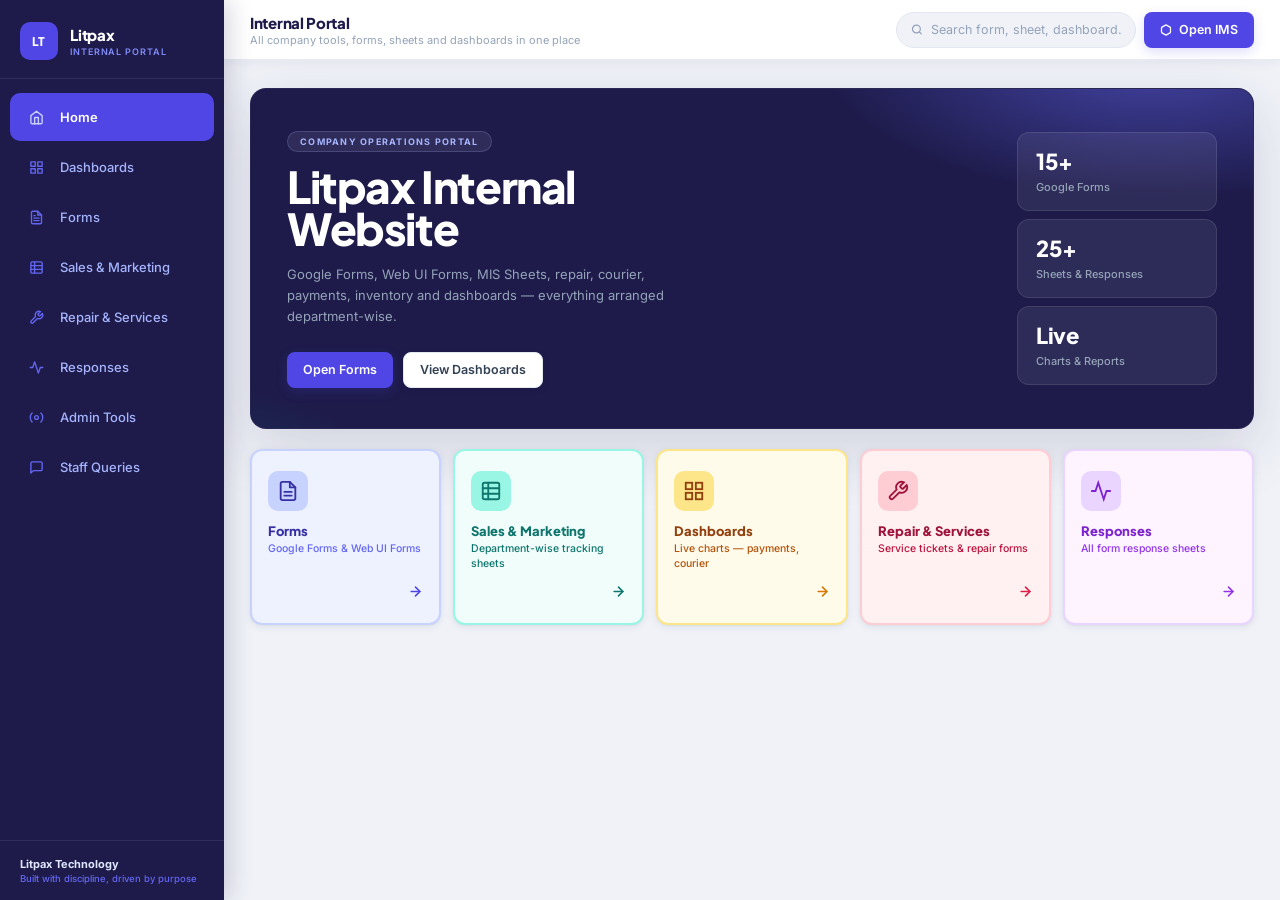
==== commit 396d4a15: "Update index.html" ====
--- a/index.html
+++ b/index.html
@@ -66,6 +66,12 @@
           <svg width="15" height="15" viewBox="0 0 24 24" fill="none" stroke="currentColor" stroke-width="2.2" stroke-linecap="round" stroke-linejoin="round"><circle cx="12" cy="12" r="3"/><path d="M19.07 4.93a10 10 0 0 1 0 14.14M4.93 4.93a10 10 0 0 0 0 14.14"/></svg>
         </span>
         Admin Tools
+      </button>
+      <button class="nav-link" data-section="queries">
+        <span class="nav-icon">
+          <svg width="15" height="15" viewBox="0 0 24 24" fill="none" stroke="currentColor" stroke-width="2.2" stroke-linecap="round" stroke-linejoin="round"><path d="M21 15a2 2 0 0 1-2 2H7l-4 4V5a2 2 0 0 1 2-2h14a2 2 0 0 1 2 2z"/></svg>
+        </span>
+        Staff Queries
       </button>
     </nav>
 
@@ -220,6 +226,10 @@
         <h3>Sheets</h3>
         <div class="tool-grid" id="repairSheetsGrid"></div>
       </div>
+      <div class="group-block">
+        <h3>Responses</h3>
+        <div class="tool-grid" id="repairResponsesGrid"></div>
+      </div>
     </section>
 
     <!-- RESPONSES -->
@@ -232,7 +242,14 @@
         </div>
         <span class="pill">Responses</span>
       </div>
-      <div class="tool-grid" id="responsesGrid"></div>
+      <div class="group-block">
+        <h3>Google Form Responses</h3>
+        <div class="tool-grid" id="responsesGrid"></div>
+      </div>
+      <div class="group-block">
+        <h3>Web UI Form Responses</h3>
+        <div class="tool-grid" id="webFormResponsesGrid"></div>
+      </div>
     </section>
 
     <!-- DASHBOARD -->
@@ -295,6 +312,10 @@
       <div class="group-block">
         <h3>Inventory Management System</h3>
         <div class="feature-grid" id="imsGrid"></div>
+      </div>
+      <div class="group-block">
+        <h3>Litpax ERP</h3>
+        <div class="feature-grid" id="erpGrid"></div>
       </div>
       <div class="group-block">
         <h3>Checklist</h3>
@@ -321,6 +342,28 @@
       </div>
     </section>
 
+    <!-- STAFF QUERIES -->
+    <section class="section-panel" id="section-queries">
+      <div class="section-head">
+        <div>
+          <span class="eyebrow-inner">Internal Communication</span>
+          <h2>Staff Queries</h2>
+          <p>Employees apni queries aur urgent decisions yahan submit karein — owner turant respond karega.</p>
+        </div>
+        <span class="pill">Queries</span>
+      </div>
+      <div class="group-block">
+        <h3>Submit a Query</h3>
+        <div id="queryFormWrap"></div>
+      </div>
+      <div class="group-block">
+        <h3>My Queries Status</h3>
+          <div id="queryListWrap">
+            <div class="empty-state"><h3>Query tracker yahan aayega</h3><p>GAS connect hone ke baad live ho jaayega.</p></div>
+          </div>
+      </div>
+    </section>
+
     <div class="no-results" id="noResults">
       <h3>No result found</h3>
       <p>Search spelling check karo ya section manually open karo.</p>
